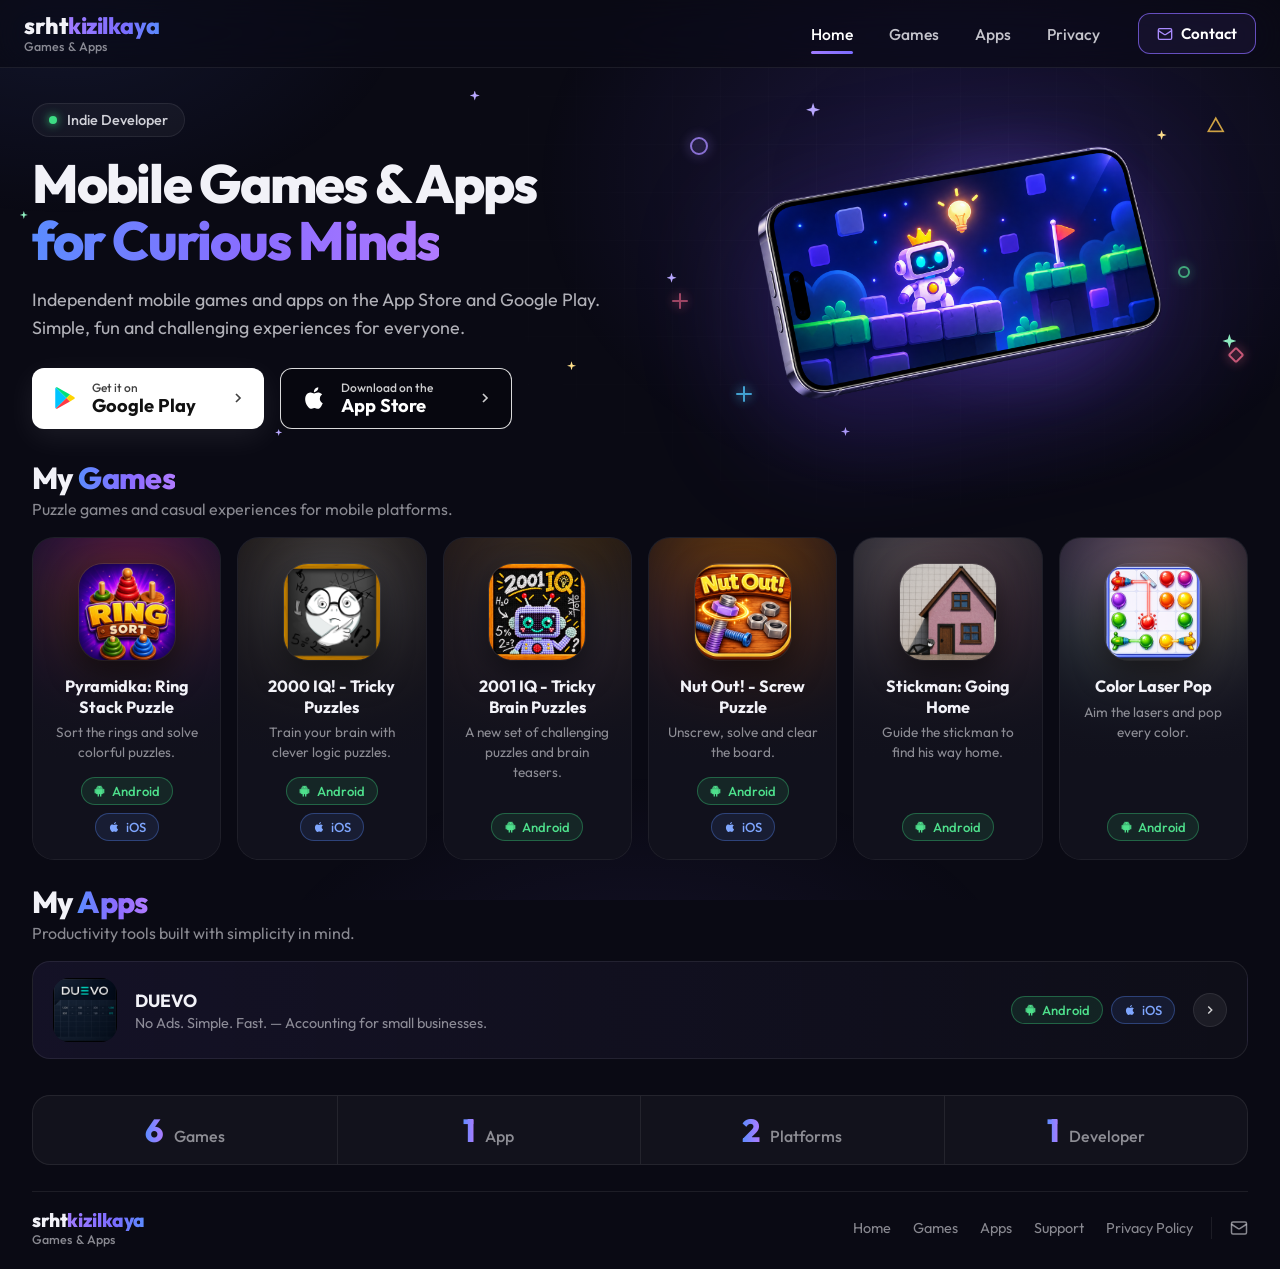
==== index.html @ 42b9d9d9 "Add files via upload" ====
<!DOCTYPE html>
<html lang="en">
<head>
  <meta charset="UTF-8">
  <meta name="viewport" content="width=device-width, initial-scale=1.0">
  <title>srhtkizilkaya — Mobile Games & Apps</title>
  <link rel="preconnect" href="https://fonts.googleapis.com">
  <link rel="preconnect" href="https://fonts.gstatic.com" crossorigin>
  <link href="https://fonts.googleapis.com/css2?family=Outfit:wght@400;500;600;700;800;900&display=swap" rel="stylesheet">
  <link rel="stylesheet" href="style.css">
</head>
<body class="home">

<nav>
  <a class="nav-brand" href="index.html">
    <span class="brand-name">srht<span class="brand-accent">kizilkaya</span></span>
    <span class="nav-sub">Games &amp; Apps</span>
  </a>
  <ul class="nav-links">
    <li><a class="active" href="index.html">Home</a></li>
    <li><a href="#games">Games</a></li>
    <li><a href="#apps">Apps</a></li>
    <li><a href="privacy.html">Privacy</a></li>
  </ul>
  <a class="nav-contact-btn" href="support.html">
    <svg width="16" height="16" fill="none" stroke="currentColor" stroke-width="2" viewBox="0 0 24 24"><rect x="2" y="4" width="20" height="16" rx="2"/><path d="m22 7-8.97 5.7a1.94 1.94 0 0 1-2.06 0L2 7"/></svg>
    Contact
  </a>
</nav>

<main class="wrap">

  <section class="hero">
    <span class="spark sp6"></span><span class="spark sp7"></span><span class="spark sp8"></span><span class="spark sp9"></span>
    <div class="hero-content">
      <div class="hero-badge"><span class="hero-badge-dot"></span>Indie Developer</div>
      <h1 class="hero-title">Mobile Games &amp; Apps<br><span class="hero-title-accent">for Curious Minds</span></h1>
      <p class="hero-desc">Independent mobile games and apps on the App Store and Google Play.<br>Simple, fun and challenging experiences for everyone.</p>
      <div class="hero-btns">
        <a class="hero-btn hero-btn-light" href="https://play.google.com/store/apps/developer?id=Serhat+KIZILKAYA" target="_blank" rel="noopener">
          <svg width="26" height="26" viewBox="0 0 24 24">
            <path fill="#00C3FF" d="M3.6 2.2 13.4 12l-9.8 9.8c-.4-.3-.6-.8-.6-1.3V3.5c0-.5.2-1 .6-1.3z"/>
            <path fill="#00E07A" d="M3.6 2.2c.4-.3 1-.3 1.5 0L16.6 8.8 13.4 12z"/>
            <path fill="#FF3A44" d="M3.6 21.8 13.4 12l3.2 3.2-11.5 6.6c-.5.3-1.1.3-1.5 0z"/>
            <path fill="#FFD400" d="m16.6 8.8 3.8 2.2c.8.5.8 1.5 0 2l-3.8 2.2-3.2-3.2z"/>
          </svg>
          <span class="hero-btn-text"><span class="hero-btn-sub">Get it on</span><span class="hero-btn-main">Google Play</span></span>
          <svg class="chev" width="16" height="16" fill="none" stroke="currentColor" stroke-width="2.5" viewBox="0 0 24 24"><path d="m9 6 6 6-6 6"/></svg>
        </a>
        <a class="hero-btn hero-btn-dark" href="https://apps.apple.com/tr/developer/serhat-kizilkaya/id1548759397" target="_blank" rel="noopener">
          <svg width="26" height="26" viewBox="0 0 24 24" fill="currentColor"><path d="M18.71 19.5c-.83 1.24-1.71 2.45-3.05 2.47-1.34.03-1.77-.79-3.29-.79-1.53 0-2 .77-3.27.82-1.31.05-2.3-1.32-3.14-2.53C4.25 17 2.94 12.45 4.7 9.39c.87-1.52 2.43-2.48 4.12-2.51 1.28-.02 2.5.87 3.29.87.78 0 2.26-1.07 3.8-.91.65.03 2.47.26 3.64 1.98-.09.06-2.17 1.28-2.15 3.81.03 3.02 2.65 4.03 2.68 4.04-.03.07-.42 1.44-1.38 2.83M13 3.5c.73-.83 1.94-1.46 2.94-1.5.13 1.17-.34 2.35-1.04 3.19-.69.85-1.83 1.51-2.95 1.42-.15-1.15.41-2.35 1.05-3.11z"/></svg>
          <span class="hero-btn-text"><span class="hero-btn-sub">Download on the</span><span class="hero-btn-main">App Store</span></span>
          <svg class="chev" width="16" height="16" fill="none" stroke="currentColor" stroke-width="2.5" viewBox="0 0 24 24"><path d="m9 6 6 6-6 6"/></svg>
        </a>
      </div>
    </div>

    <div class="hero-visual">
      <div class="hero-glow"></div>
      <span class="geo geo-ring g1"></span>
      <span class="geo geo-plus g2"></span>
      <span class="geo geo-tri g3"></span>
      <span class="geo geo-diamond g4"></span>
      <span class="geo geo-ring g5"></span>
      <span class="geo geo-plus g6"></span>
      <span class="spark sp1"></span><span class="spark sp2"></span><span class="spark sp3"></span><span class="spark sp4"></span><span class="spark sp5"></span>
      <img src="heroImage.png" alt="Game preview" class="hero-img">
    </div>
  </section>

  <section id="games" class="block">
    <div class="block-head">
      <div>
        <h2 class="block-title">My <span class="accent-text">Games</span></h2>
        <p class="block-sub">Puzzle games and casual experiences for mobile platforms.</p>
      </div>
    </div>

    <div class="cards">
      <a class="card" href="pyramidka.html" style="--img:url('pyramidka_logo.png')">
        <span class="card-glow"></span>
        <img src="pyramidka_logo.png" alt="Pyramidka">
        <h3>Pyramidka: Ring Stack Puzzle</h3>
        <p>Sort the rings and solve colorful puzzles.</p>
        <div class="pills"><span class="pill pill-android">Android</span><span class="pill pill-ios">iOS</span></div>
      </a>
      <a class="card" href="2000iq.html" style="--img:url('2000iq_logo.png')">
        <span class="card-glow"></span>
        <img src="2000iq_logo.png" alt="2000 IQ">
        <h3>2000 IQ! - Tricky Puzzles</h3>
        <p>Train your brain with clever logic puzzles.</p>
        <div class="pills"><span class="pill pill-android">Android</span><span class="pill pill-ios">iOS</span></div>
      </a>
      <a class="card" href="2001iq.html" style="--img:url('2001iq_logo.png')">
        <span class="card-glow"></span>
        <img src="2001iq_logo.png" alt="2001 IQ">
        <h3>2001 IQ - Tricky Brain Puzzles</h3>
        <p>A new set of challenging puzzles and brain teasers.</p>
        <div class="pills"><span class="pill pill-android">Android</span></div>
      </a>
      <a class="card" href="nutout.html" style="--img:url('logo1024.png')">
        <span class="card-glow"></span>
        <img src="logo1024.png" alt="Nut Out">
        <h3>Nut Out! - Screw Puzzle</h3>
        <p>Unscrew, solve and clear the board.</p>
        <div class="pills"><span class="pill pill-android">Android</span><span class="pill pill-ios">iOS</span></div>
      </a>
      <a class="card" href="sgh.html" style="--img:url('sghLogo.png')">
        <span class="card-glow"></span>
        <img src="sghLogo.png" alt="Stickman Going Home">
        <h3>Stickman: Going Home</h3>
        <p>Guide the stickman to find his way home.</p>
        <div class="pills"><span class="pill pill-android">Android</span></div>
      </a>
      <a class="card" href="colorlaserpop.html" style="--img:url('colorlaserLogo.png')">
        <span class="card-glow"></span>
        <img src="colorlaserLogo.png" alt="Color Laser Pop">
        <h3>Color Laser Pop</h3>
        <p>Aim the lasers and pop every color.</p>
        <div class="pills"><span class="pill pill-android">Android</span></div>
      </a>
    </div>
  </section>

  <section id="apps" class="block">
    <div class="block-head">
      <div>
        <h2 class="block-title">My <span class="accent-text">Apps</span></h2>
        <p class="block-sub">Productivity tools built with simplicity in mind.</p>
      </div>
    </div>
    <a class="app-card" href="duevo.html">
      <img src="duevonewlogo.png" alt="DUEVO">
      <div class="app-card-body">
        <h3>DUEVO</h3>
        <p>No Ads. Simple. Fast. — Accounting for small businesses.</p>
      </div>
      <div class="pills"><span class="pill pill-android">Android</span><span class="pill pill-ios">iOS</span></div>
      <span class="card-arrow static"><svg width="14" height="14" fill="none" stroke="currentColor" stroke-width="2.5" viewBox="0 0 24 24"><path d="m9 6 6 6-6 6"/></svg></span>
    </a>
  </section>

  <section class="stats">
    <div class="stat"><span class="stat-num">6</span><span class="stat-label">Games</span></div>
    <div class="stat"><span class="stat-num">1</span><span class="stat-label">App</span></div>
    <div class="stat"><span class="stat-num">2</span><span class="stat-label">Platforms</span></div>
    <div class="stat"><span class="stat-num">1</span><span class="stat-label">Developer</span></div>
  </section>

</main>

<footer>
  <div class="footer-inner">
    <a class="nav-brand" href="index.html">
      <span class="brand-name">srht<span class="brand-accent">kizilkaya</span></span>
      <span class="nav-sub">Games &amp; Apps</span>
    </a>
    <div class="footer-right">
      <div class="footer-links">
        <a href="index.html">Home</a>
        <a href="#games">Games</a>
        <a href="#apps">Apps</a>
        <a href="support.html">Support</a>
        <a href="privacy.html">Privacy Policy</a>
      </div>
      <span class="footer-sep"></span>
      <a class="footer-icon" href="mailto:fourtypolesstudio@gmail.com" aria-label="Email">
        <svg width="18" height="18" fill="none" stroke="currentColor" stroke-width="2" viewBox="0 0 24 24"><rect x="2" y="4" width="20" height="16" rx="2"/><path d="m22 7-8.97 5.7a1.94 1.94 0 0 1-2.06 0L2 7"/></svg>
      </a>
    </div>
  </div>
</footer>

<script>
  document.addEventListener('visibilitychange', () => {
    document.documentElement.classList.toggle('paused', document.hidden);
  });
</script>

</body>
</html>
---- style.css ----
/* ─── Tokens ─────────────────────────────────────────────── */
:root {
  --bg:            #0a0a14;
  --surface:       rgba(255,255,255,0.035);
  --surface-hover: rgba(255,255,255,0.065);
  --surface2:      rgba(255,255,255,0.06);
  --border:        rgba(255,255,255,0.08);
  --border-hover:  rgba(255,255,255,0.18);
  --text:          #f2f2f8;
  --text-muted:    rgba(242,242,248,0.55);
  --accent:        #8b6cff;
  --accent-light:  #a98bff;
  --accent-blue:   #5b8cff;
  --accent2:       #3ddc84;
  --accent2-light: #6ee7a8;
  --radius:        18px;
  --radius-sm:     12px;
  --nav-h:         68px;
  --maxw:          1360px;
}

*, *::before, *::after { box-sizing: border-box; margin: 0; padding: 0; }
html { scroll-behavior: smooth; }

body {
  font-family: 'Outfit', -apple-system, BlinkMacSystemFont, 'Segoe UI', system-ui, sans-serif;
  background: var(--bg);
  color: var(--text);
  min-height: 100vh;
  overflow-x: hidden;
  display: flex;
  flex-direction: column;
}

body::before {
  content: '';
  position: fixed;
  inset: 0;
  background:
    radial-gradient(ellipse 55% 60% at 75% 20%, rgba(110,80,255,0.18) 0%, transparent 60%),
    radial-gradient(ellipse 45% 40% at 5% 0%, rgba(90,120,255,0.10) 0%, transparent 60%),
    radial-gradient(ellipse 50% 40% at 50% 110%, rgba(139,108,255,0.08) 0%, transparent 60%);
  pointer-events: none;
  z-index: 0;
}

body::after {
  content: '';
  position: fixed;
  inset: 0;
  background-image:
    linear-gradient(rgba(255,255,255,0.018) 1px, transparent 1px),
    linear-gradient(90deg, rgba(255,255,255,0.018) 1px, transparent 1px);
  background-size: 48px 48px;
  mask-image: radial-gradient(ellipse 60% 60% at 70% 25%, #000 0%, transparent 75%);
  -webkit-mask-image: radial-gradient(ellipse 60% 60% at 70% 25%, #000 0%, transparent 75%);
  pointer-events: none;
  z-index: 0;
}

a { color: inherit; }

/* ─── Nav ─────────────────────────────────────────────────── */
nav {
  position: sticky;
  top: 0;
  height: var(--nav-h);
  display: flex;
  align-items: center;
  justify-content: space-between;
  gap: 24px;
  padding: 0 max(24px, calc((100vw - var(--maxw)) / 2 + 32px));
  background: rgba(10,10,20,0.72);
  backdrop-filter: blur(20px) saturate(160%);
  -webkit-backdrop-filter: blur(20px) saturate(160%);
  border-bottom: 1px solid var(--border);
  z-index: 100;
}

.nav-brand {
  display: flex;
  flex-direction: column;
  text-decoration: none;
  line-height: 1.1;
  font-size: 1.45rem;
  font-weight: 800;
  letter-spacing: -0.02em;
  color: var(--text);
}

.brand-name { font-size: 1.45rem; font-weight: 800; }

.brand-accent {
  background: linear-gradient(90deg, #a07bff 0%, #7b6cff 60%, #5b8cff 100%);
  -webkit-background-clip: text;
  background-clip: text;
  -webkit-text-fill-color: transparent;
}

.nav-sub {
  font-size: 0.78rem;
  font-weight: 500;
  color: var(--text-muted);
  letter-spacing: 0.01em;
  margin-top: 2px;
}

.nav-links {
  display: flex;
  align-items: center;
  gap: 8px;
  list-style: none;
  margin-left: auto;
}

.nav-links a {
  position: relative;
  display: block;
  color: rgba(242,242,248,0.8);
  text-decoration: none;
  font-size: 0.98rem;
  font-weight: 500;
  padding: 8px 14px;
  transition: color 0.2s;
}

.nav-links a:hover, .nav-links a.active { color: #fff; }

.nav-links a.active::after {
  content: '';
  position: absolute;
  left: 14px; right: 14px; bottom: -2px;
  height: 3px;
  border-radius: 3px;
  background: linear-gradient(90deg, #a07bff, #7b6cff);
}

.nav-contact-btn {
  display: inline-flex;
  align-items: center;
  gap: 8px;
  padding: 10px 18px;
  font-size: 0.95rem;
  font-weight: 600;
  color: #fff;
  border: 1.5px solid rgba(139,108,255,0.7);
  background: rgba(139,108,255,0.08);
  border-radius: 12px;
  text-decoration: none;
  white-space: nowrap;
  transition: background 0.2s, box-shadow 0.2s, transform 0.15s;
}

.nav-contact-btn svg { color: var(--accent-light); }

.nav-contact-btn:hover {
  background: rgba(139,108,255,0.18);
  box-shadow: 0 0 24px rgba(139,108,255,0.3);
  transform: translateY(-1px);
}

/* ─── Home layout ────────────────────────────────────────── */
.wrap {
  position: relative;
  z-index: 1;
  width: 100%;
  max-width: var(--maxw);
  margin: 0 auto;
  padding: 0 32px;
  flex: 1;
}

/* ─── Hero ────────────────────────────────────────────────── */
.hero {
  position: relative;
  display: grid;
  grid-template-columns: 1.05fr 1fr;
  align-items: center;
  gap: 24px;
  padding: 28px 0 8px;
}

.hero-badge {
  display: inline-flex;
  align-items: center;
  gap: 10px;
  padding: 7px 16px;
  background: rgba(255,255,255,0.04);
  border: 1px solid var(--border);
  border-radius: 999px;
  font-size: 0.9rem;
  font-weight: 500;
  color: rgba(242,242,248,0.85);
  margin-bottom: 18px;
}

.hero-badge-dot {
  width: 8px; height: 8px;
  border-radius: 50%;
  background: var(--accent2);
  box-shadow: 0 0 10px var(--accent2);
  animation: pulse 2s ease-in-out infinite;
}

@keyframes pulse {
  0%, 100% { opacity: 1; }
  50% { opacity: 0.45; }
}

.hero-title {
  font-size: clamp(2.4rem, 4.2vw, 4rem);
  font-weight: 800;
  letter-spacing: -0.035em;
  line-height: 1.05;
  margin-bottom: 18px;
}

.hero-title-accent,
.accent-text {
  background: linear-gradient(90deg, #5b8cff 0%, #8b6cff 55%, #b07bff 100%);
  -webkit-background-clip: text;
  background-clip: text;
  -webkit-text-fill-color: transparent;
}

.hero-desc {
  font-size: 1.12rem;
  color: rgba(242,242,248,0.72);
  line-height: 1.55;
  margin-bottom: 26px;
}

.hero-btns { display: flex; gap: 16px; flex-wrap: wrap; }

.hero-btn {
  display: flex;
  align-items: center;
  gap: 14px;
  min-width: 232px;
  padding: 12px 18px 12px 20px;
  border-radius: 12px;
  text-decoration: none;
  transition: transform 0.2s, box-shadow 0.2s, background 0.2s;
}

.hero-btn:hover { transform: translateY(-2px); }

.hero-btn-text { display: flex; flex-direction: column; line-height: 1.15; }
.hero-btn-sub  { font-size: 0.75rem; font-weight: 500; opacity: 0.8; }
.hero-btn-main { font-size: 1.15rem; font-weight: 700; }
.hero-btn .chev { margin-left: auto; opacity: 0.8; }

.hero-btn-light {
  background: #fff;
  color: #111;
  box-shadow: 0 8px 30px rgba(255,255,255,0.08);
}

.hero-btn-light:hover { box-shadow: 0 12px 36px rgba(255,255,255,0.16); }

.hero-btn-dark {
  background: rgba(0,0,0,0.25);
  color: #fff;
  border: 1.5px solid rgba(255,255,255,0.85);
}

.hero-btn-dark:hover { background: rgba(255,255,255,0.06); }

/* ─── Hero visual ────────────────────────────────────────── */
.hero-visual {
  position: relative;
  display: flex;
  align-items: center;
  justify-content: center;
  min-height: 340px;
  padding: 0 70px;
}

.hero-img {
  position: relative;
  z-index: 2;
  width: 100%;
  max-width: 620px;
  max-height: 400px;
  object-fit: contain;
  filter: drop-shadow(0 30px 60px rgba(80,50,200,0.35));
}

.hero-glow {
  position: absolute;
  width: 70%; height: 80%;
  right: 5%; top: 10%;
  background: radial-gradient(circle, rgba(120,90,255,0.35) 0%, transparent 65%);
  filter: blur(20px);
  z-index: 0;
}

.geo {
  position: absolute;
  z-index: 1;
  color: #a98bff;
  filter: drop-shadow(0 0 6px currentColor);
  opacity: 0.8;
  animation: drift 8s ease-in-out infinite;
}

@keyframes drift {
  0%, 100% { translate: 0 0; }
  50%      { translate: 0 -6px; }
}

.geo-ring { width: 18px; height: 18px; border: 2px solid currentColor; border-radius: 50%; }

.geo-plus { width: 16px; height: 16px; }
.geo-plus::before, .geo-plus::after {
  content: ''; position: absolute; background: currentColor; border-radius: 2px;
}
.geo-plus::before { left: 7px; top: 0; width: 2px; height: 16px; }
.geo-plus::after  { top: 7px; left: 0; height: 2px; width: 16px; }

.geo-tri {
  width: 18px; height: 16px;
  background: currentColor;
  clip-path: polygon(50% 0, 100% 100%, 0 100%, 50% 0, 50% 22%, 16% 88%, 84% 88%, 50% 22%);
}

.geo-diamond { width: 12px; height: 12px; border: 2px solid currentColor; rotate: 45deg; border-radius: 2px; }

.g1 { left: 4%;  top: 12%;   color: #a98bff; }
.g2 { left: 12%; bottom: 10%; color: #4fd1ff; animation-delay: -2s; }
.g3 { right: 4%; top: 6%;    color: #ffc94d; animation-delay: -4s; }
.g4 { right: 1%; bottom: 22%; color: #ff6f91; animation-delay: -1s; }
.g5 { right: 10%; top: 50%;  width: 12px; height: 12px; color: #4ee08c; animation-delay: -5s; }
.g6 { left: 1%;  top: 58%;   color: #ff6f91; opacity: 0.6; animation-delay: -3s; }

.spark {
  position: absolute;
  z-index: 1;
  width: 14px; height: 14px;
  background: #b9a8ff;
  clip-path: polygon(50% 0, 62% 38%, 100% 50%, 62% 62%, 50% 100%, 38% 62%, 0 50%, 38% 38%);
  animation: twinkle 3.5s ease-in-out infinite;
}

@keyframes twinkle {
  0%, 100% { opacity: 0.25; transform: scale(0.7); }
  50%      { opacity: 1;    transform: scale(1); }
}

.sp1 { left: 24%; top: 2%; }
.sp2 { left: 0;   top: 52%; width: 10px; height: 10px; animation-delay: -1s; }
.sp3 { right: 14%; top: 10%; width: 10px; height: 10px; background: #ffe08a; animation-delay: -2s; }
.sp4 { right: 2%; top: 70%; background: #8ff0c0; animation-delay: -0.5s; }
.sp5 { left: 30%; bottom: 0; width: 9px; height: 9px; animation-delay: -2.6s; }
.sp6 { left: 36%; top: 6%;  width: 10px; height: 10px; animation-delay: -1.8s; }
.sp7 { left: -1%; top: 38%; width: 8px;  height: 8px;  background: #8ff0c0; animation-delay: -3s; }
.sp8 { left: 44%; top: 78%; width: 9px;  height: 9px;  background: #ffe08a; animation-delay: -0.8s; }
.sp9 { left: 20%; top: 96%; width: 7px;  height: 7px;  animation-delay: -2.2s; }

.paused *, .paused *::before, .paused *::after { animation-play-state: paused !important; }

@media (prefers-reduced-motion: reduce) {
  *, *::before, *::after { animation: none !important; }
}

/* ─── Blocks ─────────────────────────────────────────────── */
.block { padding: 18px 0 8px; scroll-margin-top: calc(var(--nav-h) + 12px); }

.block-head {
  display: flex;
  align-items: flex-end;
  justify-content: space-between;
  gap: 16px;
  margin-bottom: 18px;
}

.block-title {
  font-size: 1.9rem;
  font-weight: 800;
  letter-spacing: -0.02em;
  line-height: 1.1;
}

.block-sub {
  font-size: 1rem;
  color: var(--text-muted);
  margin-top: 4px;
}

.outline-btn {
  display: inline-flex;
  align-items: center;
  gap: 10px;
  padding: 10px 18px;
  border: 1.5px solid rgba(255,255,255,0.8);
  border-radius: 12px;
  text-decoration: none;
  color: #fff;
  font-size: 0.95rem;
  font-weight: 500;
  white-space: nowrap;
  transition: background 0.2s;
}

.outline-btn:hover { background: rgba(255,255,255,0.07); }

/* ─── Game cards ─────────────────────────────────────────── */
.cards {
  display: grid;
  grid-template-columns: repeat(6, minmax(0, 1fr));
  gap: 16px;
}

.card {
  position: relative;
  isolation: isolate;
  display: flex;
  flex-direction: column;
  align-items: center;
  text-align: center;
  padding: 26px 16px 18px;
  background: #11111c;
  border: 1px solid rgba(255,255,255,0.06);
  border-radius: 22px;
  text-decoration: none;
  color: var(--text);
  overflow: hidden;
  transition: transform 0.3s cubic-bezier(.2,.8,.2,1), border-color 0.3s, box-shadow 0.3s;
}

.card-glow {
  position: absolute;
  z-index: -1;
  left: 50%; top: -30px;
  width: 190px; height: 190px;
  translate: -50% 0;
  background: var(--img) center / cover;
  filter: blur(44px) saturate(1.6);
  opacity: 0.45;
  transition: opacity 0.3s;
}

.card::after {
  content: '';
  position: absolute;
  z-index: -1;
  inset: 0;
  background: linear-gradient(180deg, transparent 0%, rgba(17,17,28,0.55) 40%, #11111c 70%);
}

.card:hover {
  transform: translateY(-6px);
  border-color: rgba(255,255,255,0.16);
  box-shadow: 0 24px 50px rgba(0,0,0,0.5);
}

.card:hover .card-glow { opacity: 0.75; }

.card img {
  width: 96px;
  height: 96px;
  border-radius: 24px;
  object-fit: cover;
  margin-bottom: 16px;
  box-shadow: 0 14px 30px rgba(0,0,0,0.5), 0 0 0 1px rgba(255,255,255,0.1);
  transition: transform 0.3s cubic-bezier(.2,.8,.2,1);
}

.card:hover img { transform: scale(1.06) rotate(-2deg); }

.card h3 {
  font-size: 1.02rem;
  font-weight: 700;
  line-height: 1.25;
  margin-bottom: 6px;
}

.card p {
  font-size: 0.85rem;
  color: var(--text-muted);
  line-height: 1.45;
  margin-bottom: 14px;
  flex: 1;
}

.card .pills { justify-content: center; }

.card-arrow {
  position: absolute;
  top: 18px; right: 18px;
  width: 34px; height: 34px;
  display: flex;
  align-items: center;
  justify-content: center;
  border-radius: 50%;
  background: rgba(255,255,255,0.06);
  border: 1px solid var(--border);
  color: rgba(255,255,255,0.8);
  transition: background 0.2s, color 0.2s;
}

.card:hover .card-arrow,
.app-card:hover .card-arrow {
  background: var(--accent);
  border-color: var(--accent);
  color: #fff;
}

.card-arrow.static { position: static; flex-shrink: 0; }

/* ─── Pills ──────────────────────────────────────────────── */
.pills { display: flex; gap: 8px; flex-wrap: wrap; }

.pill {
  display: inline-flex;
  align-items: center;
  gap: 6px;
  padding: 5px 12px;
  border-radius: 999px;
  font-size: 0.82rem;
  font-weight: 500;
}

.pill::before {
  content: '';
  width: 12px; height: 12px;
  background: currentColor;
  -webkit-mask-size: contain;
  mask-size: contain;
  -webkit-mask-repeat: no-repeat;
  mask-repeat: no-repeat;
  -webkit-mask-position: center;
  mask-position: center;
}

.pill-android {
  color: #4ee08c;
  background: rgba(61,220,132,0.1);
  border: 1px solid rgba(61,220,132,0.35);
}

.pill-android::before {
  -webkit-mask-image: url('androidLogo.png');
  mask-image: url('androidLogo.png');
}

.pill-ios {
  color: #7fa6ff;
  background: rgba(91,140,255,0.1);
  border: 1px solid rgba(91,140,255,0.35);
}

.pill-ios::before {
  -webkit-mask-image: url("data:image/svg+xml,%3Csvg xmlns='http://www.w3.org/2000/svg' viewBox='0 0 24 24'%3E%3Cpath d='M18.71 19.5c-.83 1.24-1.71 2.45-3.05 2.47-1.34.03-1.77-.79-3.29-.79-1.53 0-2 .77-3.27.82-1.31.05-2.3-1.32-3.14-2.53C4.25 17 2.94 12.45 4.7 9.39c.87-1.52 2.43-2.48 4.12-2.51 1.28-.02 2.5.87 3.29.87.78 0 2.26-1.07 3.8-.91.65.03 2.47.26 3.64 1.98-.09.06-2.17 1.28-2.15 3.81.03 3.02 2.65 4.03 2.68 4.04-.03.07-.42 1.44-1.38 2.83M13 3.5c.73-.83 1.94-1.46 2.94-1.5.13 1.17-.34 2.35-1.04 3.19-.69.85-1.83 1.51-2.95 1.42-.15-1.15.41-2.35 1.05-3.11z'/%3E%3C/svg%3E");
  mask-image: url("data:image/svg+xml,%3Csvg xmlns='http://www.w3.org/2000/svg' viewBox='0 0 24 24'%3E%3Cpath d='M18.71 19.5c-.83 1.24-1.71 2.45-3.05 2.47-1.34.03-1.77-.79-3.29-.79-1.53 0-2 .77-3.27.82-1.31.05-2.3-1.32-3.14-2.53C4.25 17 2.94 12.45 4.7 9.39c.87-1.52 2.43-2.48 4.12-2.51 1.28-.02 2.5.87 3.29.87.78 0 2.26-1.07 3.8-.91.65.03 2.47.26 3.64 1.98-.09.06-2.17 1.28-2.15 3.81.03 3.02 2.65 4.03 2.68 4.04-.03.07-.42 1.44-1.38 2.83M13 3.5c.73-.83 1.94-1.46 2.94-1.5.13 1.17-.34 2.35-1.04 3.19-.69.85-1.83 1.51-2.95 1.42-.15-1.15.41-2.35 1.05-3.11z'/%3E%3C/svg%3E");
}

/* legacy badges */
.badge { font-size: 0.72rem; font-weight: 600; padding: 4px 10px; border-radius: 999px; }
.badge-ios { color: #7fa6ff; background: rgba(91,140,255,0.1); border: 1px solid rgba(91,140,255,0.35); }
.badge-android { color: #4ee08c; background: rgba(61,220,132,0.1); border: 1px solid rgba(61,220,132,0.35); }

/* ─── App card ───────────────────────────────────────────── */
.app-card {
  display: flex;
  align-items: center;
  gap: 18px;
  padding: 16px 20px;
  background: linear-gradient(90deg, rgba(139,108,255,0.08), rgba(255,255,255,0.02));
  border: 1px solid var(--border);
  border-radius: var(--radius);
  text-decoration: none;
  color: var(--text);
  transition: border-color 0.25s, transform 0.25s;
}

.app-card:hover { border-color: rgba(139,108,255,0.45); transform: translateY(-2px); }

.app-card img { width: 64px; height: 64px; border-radius: 16px; object-fit: cover; }

.app-card-body { flex: 1; }
.app-card-body h3 { font-size: 1.1rem; font-weight: 700; }
.app-card-body p { font-size: 0.9rem; color: var(--text-muted); margin-top: 2px; }

/* ─── Features ───────────────────────────────────────────── */
.features {
  display: grid;
  grid-template-columns: repeat(3, 1fr);
  gap: 24px;
  padding: 26px 0 22px;
}

.feature { display: flex; align-items: center; gap: 20px; }

.feature-icon {
  flex-shrink: 0;
  width: 72px; height: 72px;
  display: flex;
  align-items: center;
  justify-content: center;
  border-radius: 18px;
  border: 1px solid var(--border);
}

.fi-purple { background: rgba(139,108,255,0.12); color: #a98bff; }
.fi-blue   { background: rgba(91,140,255,0.12);  color: #6f9dff; }
.fi-red    { background: rgba(255,90,110,0.10);  color: #ff5f78; }

.feature h4 { font-size: 1.1rem; font-weight: 600; margin-bottom: 4px; }
.feature p  { font-size: 0.92rem; color: var(--text-muted); line-height: 1.45; max-width: 240px; }

/* ─── Stats ──────────────────────────────────────────────── */
.stats {
  display: grid;
  grid-template-columns: repeat(4, 1fr);
  margin: 28px 0 26px;
  border: 1px solid var(--border);
  border-radius: var(--radius);
  background: var(--surface);
  overflow: hidden;
}

.stat {
  display: flex;
  align-items: baseline;
  justify-content: center;
  gap: 10px;
  padding: 18px 12px;
}

.stat + .stat { border-left: 1px solid var(--border); }

.stat-num {
  font-size: 2rem;
  font-weight: 800;
  line-height: 1;
  background: linear-gradient(90deg, #5b8cff, #b07bff);
  -webkit-background-clip: text;
  background-clip: text;
  -webkit-text-fill-color: transparent;
}

.stat-label { font-size: 1rem; color: var(--text-muted); font-weight: 500; }

@media (max-width: 640px) {
  .stats { grid-template-columns: repeat(2, 1fr); }
  .stat:nth-child(3) { border-left: none; }
  .stat:nth-child(n+3) { border-top: 1px solid var(--border); }
}

/* ─── Footer ─────────────────────────────────────────────── */
footer {
  position: relative;
  z-index: 1;
  width: 100%;
  max-width: var(--maxw);
  margin: 0 auto;
  padding: 0 32px;
  color: var(--text-muted);
  font-size: 0.85rem;
  text-align: center;
}

footer > p {
  padding: 22px 0;
  border-top: 1px solid var(--border);
}

footer a { color: var(--text-muted); text-decoration: none; transition: color 0.2s; }
footer a:hover { color: var(--text); }

.footer-inner {
  display: flex;
  align-items: center;
  justify-content: space-between;
  gap: 20px;
  flex-wrap: wrap;
  padding: 18px 0 22px;
  border-top: 1px solid var(--border);
  text-align: left;
}

.footer-inner .nav-brand,
.footer-inner .brand-name { font-size: 1.2rem; color: var(--text); }

.footer-right { display: flex; align-items: center; gap: 18px; }
.footer-links { display: flex; gap: 22px; flex-wrap: wrap; }
.footer-links a { font-size: 0.9rem; }
.footer-sep { width: 1px; height: 22px; background: var(--border); }
.footer-icon { display: flex; }

/* ─── Game / App detail page ─────────────────────────────── */
.game-page {
  position: relative;
  z-index: 1;
  flex: 1;
  display: flex;
  flex-direction: column;
  align-items: center;
  text-align: center;
  padding: 56px 24px 80px;
}

.back-link {
  display: inline-flex;
  align-items: center;
  gap: 8px;
  color: var(--text-muted);
  text-decoration: none;
  font-size: 0.92rem;
  font-weight: 500;
  margin-bottom: 40px;
  padding: 9px 18px;
  border-radius: 12px;
  border: 1px solid var(--border);
  background: var(--surface);
  transition: color 0.2s, border-color 0.2s;
}

.back-link:hover { color: var(--text); border-color: var(--border-hover); }

.game-icon {
  width: 128px;
  height: 128px;
  border-radius: 28px;
  object-fit: cover;
  box-shadow: 0 20px 60px rgba(80,50,200,0.35), 0 0 0 1px rgba(255,255,255,0.08);
  margin-bottom: 24px;
}

.game-page h1 {
  font-size: clamp(1.8rem, 3.2vw, 2.6rem);
  font-weight: 800;
  letter-spacing: -0.03em;
  margin-bottom: 10px;
}

.tagline { color: var(--text-muted); font-size: 1.1rem; margin-bottom: 32px; }
.store-btn-only { color: var(--text-muted); font-size: 0.85rem; }

.store-buttons {
  display: flex;
  flex-direction: column;
  gap: 12px;
  width: 260px;
}

.store-btn {
  display: flex;
  align-items: center;
  justify-content: center;
  gap: 10px;
  padding: 14px 20px;
  border-radius: 12px;
  text-decoration: none;
  font-size: 0.98rem;
  font-weight: 600;
  white-space: nowrap;
  transition: transform 0.2s, box-shadow 0.2s, background 0.2s;
}

.store-btn:hover { transform: translateY(-2px); }

.store-btn-ios {
  background: rgba(0,0,0,0.25);
  color: #fff;
  border: 1.5px solid rgba(255,255,255,0.85);
}

.store-btn-ios:hover { background: rgba(255,255,255,0.06); }

.store-btn-android {
  background: rgba(61,220,132,0.1);
  color: #fff;
  border: 1.5px solid rgba(61,220,132,0.55);
}

.store-btn-android:hover { box-shadow: 0 8px 28px rgba(61,220,132,0.2); }

/* ─── Text pages (privacy / support / delete) ────────────── */
.privacy-page,
.support-page,
.delete-page {
  position: relative;
  z-index: 1;
  flex: 1;
  width: 100%;
  max-width: 780px;
  margin: 0 auto;
  padding: 56px 24px 80px;
}

.privacy-page h1,
.support-page h1,
.delete-page h1 {
  font-size: clamp(2rem, 4vw, 2.8rem);
  font-weight: 800;
  letter-spacing: -0.03em;
  margin-bottom: 8px;
}

.last-updated {
  display: inline-block;
  color: var(--accent-light);
  font-size: 0.85rem;
  font-weight: 500;
  padding: 4px 12px;
  border-radius: 999px;
  background: rgba(139,108,255,0.1);
  border: 1px solid rgba(139,108,255,0.25);
  margin-bottom: 28px;
}

.intro {
  color: rgba(242,242,248,0.8);
  line-height: 1.75;
  margin-bottom: 32px;
  padding: 22px 24px;
  background: linear-gradient(90deg, rgba(139,108,255,0.08), rgba(255,255,255,0.02));
  border: 1px solid rgba(139,108,255,0.22);
  border-radius: var(--radius);
}

.policy-section {
  padding: 26px 28px;
  margin-bottom: 16px;
  background: var(--surface);
  border: 1px solid var(--border);
  border-radius: var(--radius);
}

.policy-section h2 {
  font-size: 1.15rem;
  font-weight: 700;
  margin-bottom: 12px;
  letter-spacing: -0.01em;
}

.policy-section p,
.policy-section ul,
.policy-section ol {
  color: rgba(242,242,248,0.72);
  line-height: 1.75;
  font-size: 0.97rem;
}

.policy-section p + p { margin-top: 10px; }
.policy-section ul, .policy-section ol { padding-left: 22px; margin: 10px 0; }
.policy-section li { margin-bottom: 4px; }
.policy-section li::marker { color: var(--accent-light); }
.policy-section strong { color: var(--text); }

.service-card {
  background: rgba(255,255,255,0.025);
  border: 1px solid var(--border);
  border-radius: var(--radius-sm);
  padding: 16px 18px;
  margin: 12px 0;
  transition: border-color 0.2s;
}

.service-card:hover { border-color: var(--border-hover); }
.service-name { font-weight: 700; font-size: 1rem; margin-bottom: 6px; }
.service-desc { color: var(--text-muted); font-size: 0.92rem; line-height: 1.6; margin-bottom: 8px; }
.service-link { font-size: 0.88rem; color: var(--accent-light); text-decoration: none; font-weight: 500; }
.service-link:hover { text-decoration: underline; }

.email-btn {
  display: inline-flex;
  align-items: center;
  gap: 8px;
  padding: 12px 20px;
  margin-top: 12px;
  background: rgba(139,108,255,0.12);
  border: 1px solid rgba(139,108,255,0.4);
  border-radius: 12px;
  color: #fff;
  text-decoration: none;
  font-size: 0.95rem;
  font-weight: 500;
  transition: background 0.2s;
}

.email-btn:hover { background: rgba(139,108,255,0.22); }

/* ─── Support page ───────────────────────────────────────── */
.page-header { margin-bottom: 32px; }
.page-sub { color: var(--text-muted); font-size: 1.1rem; line-height: 1.6; }

.support-block {
  display: flex;
  gap: 20px;
  padding: 26px;
  background: var(--surface);
  border: 1px solid var(--border);
  border-radius: var(--radius);
  margin-bottom: 16px;
}

.support-block-highlight {
  border-color: rgba(139,108,255,0.3);
  background: linear-gradient(90deg, rgba(139,108,255,0.1), rgba(255,255,255,0.02));
}

.support-block-icon {
  flex-shrink: 0;
  width: 56px; height: 56px;
  display: flex;
  align-items: center;
  justify-content: center;
  background: rgba(139,108,255,0.12);
  border: 1px solid rgba(139,108,255,0.25);
  border-radius: 16px;
  color: var(--accent-light);
}

.support-block-icon--green { background: rgba(61,220,132,0.1); border-color: rgba(61,220,132,0.25); color: #4ee08c; }
.support-block-icon--red   { background: rgba(255,90,110,0.1); border-color: rgba(255,90,110,0.25); color: #ff6f85; }

.support-block-body { flex: 1; min-width: 0; }
.support-block-body h3 { font-size: 1.15rem; font-weight: 700; margin-bottom: 6px; }
.support-block-body p { color: var(--text-muted); font-size: 0.97rem; line-height: 1.6; margin-bottom: 16px; }

.support-email-btn,
.support-link-btn {
  display: inline-flex;
  align-items: center;
  gap: 10px;
  padding: 11px 18px;
  border-radius: 12px;
  text-decoration: none;
  font-size: 0.95rem;
  font-weight: 600;
  transition: background 0.2s, transform 0.15s;
}

.support-email-btn { background: #fff; color: #111; }
.support-email-btn:hover { transform: translateY(-1px); background: #ececf5; }

.support-link-btn { color: #fff; border: 1.5px solid rgba(255,255,255,0.6); }
.support-link-btn:hover { background: rgba(255,255,255,0.06); }

.support-game-list {
  display: grid;
  grid-template-columns: repeat(2, minmax(0, 1fr));
  gap: 10px;
}

.support-game-item {
  display: flex;
  align-items: center;
  gap: 12px;
  padding: 10px 12px;
  background: rgba(255,255,255,0.025);
  border: 1px solid var(--border);
  border-radius: 12px;
  text-decoration: none;
  color: var(--text);
  font-size: 0.92rem;
  font-weight: 500;
  transition: border-color 0.2s, background 0.2s;
}

.support-game-item:hover { border-color: rgba(139,108,255,0.45); background: rgba(139,108,255,0.06); }
.support-game-item img { width: 40px; height: 40px; border-radius: 10px; object-fit: cover; flex-shrink: 0; }

/* ─── Responsive ─────────────────────────────────────────── */
@media (max-width: 1200px) {
  .cards { grid-template-columns: repeat(3, minmax(0, 1fr)); }
}

@media (max-width: 900px) {
  .hero { grid-template-columns: 1fr; text-align: center; padding-top: 24px; }
  .hero-btns { justify-content: center; }
  .hero-visual { justify-content: center; min-height: 0; }
  .g5, .g6, .sp2, .sp4 { display: none; }
  .features { grid-template-columns: 1fr; }
  .block-head .outline-btn { display: none; }
}

@media (max-width: 640px) {
  nav { padding: 0 16px; gap: 12px; }
  .nav-links { display: none; }
  .nav-brand, .brand-name { font-size: 1.2rem; }
  .wrap, footer { padding: 0 16px; }
  .sp6, .sp7, .sp8, .sp9 { display: none; }
  .hero-btns { gap: 10px; }
  .hero-btn { min-width: 0; gap: 10px; padding: 8px 12px; border-radius: 10px; }
  .hero-btn > svg:first-child { width: 20px; height: 20px; }
  .hero-btn .chev { display: none; }
  .hero-btn-sub { font-size: 0.62rem; }
  .hero-btn-main { font-size: 0.95rem; }
  .cards { grid-template-columns: repeat(2, minmax(0, 1fr)); gap: 12px; }
  .card { padding: 16px 14px; }
  .card img { width: 72px; height: 72px; border-radius: 16px; }
  .card h3 { font-size: 0.95rem; }
  .card-arrow { width: 28px; height: 28px; top: 14px; right: 14px; }
  .app-card .pills { display: none; }
  .footer-inner, .footer-right { flex-direction: column; align-items: flex-start; }
  .footer-sep { display: none; }
  .support-block { flex-direction: column; padding: 20px; }
  .support-game-list { grid-template-columns: 1fr; }
  .policy-section { padding: 20px; }
}
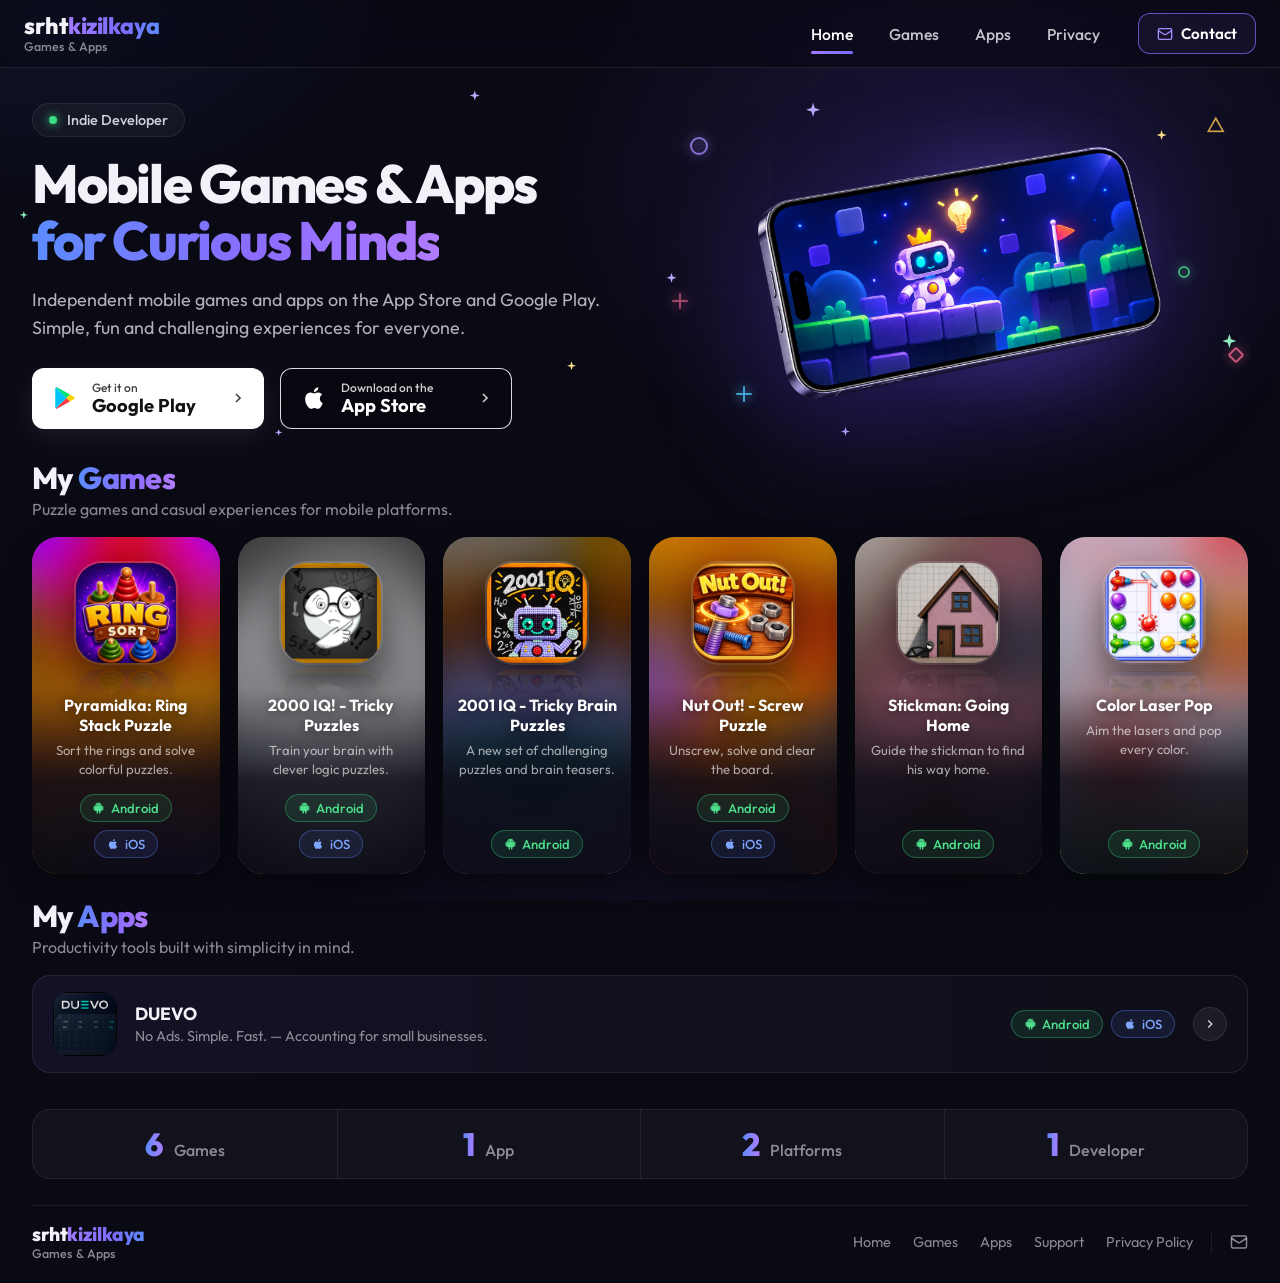
==== commit 95e7bd70: "Add files via upload" ====
--- a/index.html
+++ b/index.html
@@ -175,6 +175,26 @@
   document.addEventListener('visibilitychange', () => {
     document.documentElement.classList.toggle('paused', document.hidden);
   });
+
+  if (matchMedia('(hover: hover) and (prefers-reduced-motion: no-preference)').matches) {
+    document.querySelectorAll('.card').forEach(card => {
+      card.addEventListener('pointermove', e => {
+        const r = card.getBoundingClientRect();
+        const x = (e.clientX - r.left) / r.width;
+        const y = (e.clientY - r.top) / r.height;
+        card.classList.add('tilting');
+        card.style.setProperty('--ry', ((x - 0.5) * 16) + 'deg');
+        card.style.setProperty('--rx', ((0.5 - y) * 16) + 'deg');
+        card.style.setProperty('--mx', (x * 100) + '%');
+        card.style.setProperty('--my', (y * 100) + '%');
+      });
+      card.addEventListener('pointerleave', () => {
+        card.classList.remove('tilting');
+        card.style.setProperty('--rx', '0deg');
+        card.style.setProperty('--ry', '0deg');
+      });
+    });
+  }
 </script>
 
 </body>
--- a/style.css
+++ b/style.css
@@ -408,36 +408,39 @@
 .cards {
   display: grid;
   grid-template-columns: repeat(6, minmax(0, 1fr));
-  gap: 16px;
+  gap: 18px;
+  perspective: 900px;
 }
 
 .card {
+  --rx: 0deg; --ry: 0deg; --mx: 50%; --my: 30%;
   position: relative;
   isolation: isolate;
   display: flex;
   flex-direction: column;
   align-items: center;
   text-align: center;
-  padding: 26px 16px 18px;
-  background: #11111c;
-  border: 1px solid rgba(255,255,255,0.06);
-  border-radius: 22px;
-  text-decoration: none;
-  color: var(--text);
+  padding: 26px 14px 16px;
+  border-radius: 26px;
+  text-decoration: none;
+  color: #fff;
   overflow: hidden;
-  transition: transform 0.3s cubic-bezier(.2,.8,.2,1), border-color 0.3s, box-shadow 0.3s;
-}
+  background: #14121f;
+  box-shadow: 0 12px 30px rgba(0,0,0,0.45), inset 0 0 0 1px rgba(255,255,255,0.10);
+  transform: rotateX(var(--rx)) rotateY(var(--ry));
+  transform-style: preserve-3d;
+  transition: transform 0.5s cubic-bezier(.2,.8,.2,1), box-shadow 0.4s;
+}
+
+.card.tilting { transition: transform 0.08s linear, box-shadow 0.4s; }
 
 .card-glow {
   position: absolute;
-  z-index: -1;
-  left: 50%; top: -30px;
-  width: 190px; height: 190px;
-  translate: -50% 0;
+  z-index: -2;
+  inset: -30%;
   background: var(--img) center / cover;
-  filter: blur(44px) saturate(1.6);
-  opacity: 0.45;
-  transition: opacity 0.3s;
+  filter: blur(34px) saturate(1.8) brightness(0.9);
+  opacity: 0.9;
 }
 
 .card::after {
@@ -445,46 +448,66 @@
   position: absolute;
   z-index: -1;
   inset: 0;
-  background: linear-gradient(180deg, transparent 0%, rgba(17,17,28,0.55) 40%, #11111c 70%);
-}
+  background:
+    linear-gradient(180deg, rgba(10,10,20,0) 0%, rgba(10,10,20,0.25) 45%, rgba(10,10,20,0.88) 72%, rgba(10,10,20,0.96) 100%);
+}
+
+.card::before {
+  content: '';
+  position: absolute;
+  z-index: 2;
+  inset: 0;
+  border-radius: inherit;
+  background:
+    radial-gradient(circle at var(--mx) var(--my), rgba(255,255,255,0.28) 0%, transparent 45%),
+    linear-gradient(115deg, transparent 30%, rgba(255,120,220,0.12) 45%, rgba(120,220,255,0.14) 55%, transparent 70%);
+  background-size: 100% 100%, 250% 250%;
+  background-position: 0 0, var(--mx) var(--my);
+  mix-blend-mode: overlay;
+  opacity: 0;
+  pointer-events: none;
+  transition: opacity 0.3s;
+}
+
+.card:hover::before { opacity: 1; }
 
 .card:hover {
-  transform: translateY(-6px);
-  border-color: rgba(255,255,255,0.16);
-  box-shadow: 0 24px 50px rgba(0,0,0,0.5);
-}
-
-.card:hover .card-glow { opacity: 0.75; }
+  box-shadow: 0 28px 60px rgba(0,0,0,0.55), inset 0 0 0 1px rgba(255,255,255,0.22);
+}
 
 .card img {
-  width: 96px;
-  height: 96px;
-  border-radius: 24px;
+  width: 100px;
+  height: 100px;
+  border-radius: 26px;
   object-fit: cover;
-  margin-bottom: 16px;
-  box-shadow: 0 14px 30px rgba(0,0,0,0.5), 0 0 0 1px rgba(255,255,255,0.1);
-  transition: transform 0.3s cubic-bezier(.2,.8,.2,1);
-}
-
-.card:hover img { transform: scale(1.06) rotate(-2deg); }
+  margin-bottom: 18px;
+  box-shadow: 0 16px 34px rgba(0,0,0,0.5), 0 0 0 2px rgba(255,255,255,0.18);
+  -webkit-box-reflect: below 6px linear-gradient(transparent 70%, rgba(255,255,255,0.18));
+  transform: translateZ(40px);
+  transition: transform 0.4s cubic-bezier(.2,.8,.2,1);
+}
+
+.card:hover img { transform: translateZ(60px) scale(1.05); }
 
 .card h3 {
-  font-size: 1.02rem;
+  font-size: 1rem;
   font-weight: 700;
   line-height: 1.25;
+  margin-top: 14px;
   margin-bottom: 6px;
+  text-shadow: 0 2px 10px rgba(0,0,0,0.5);
 }
 
 .card p {
-  font-size: 0.85rem;
-  color: var(--text-muted);
+  font-size: 0.82rem;
+  color: rgba(255,255,255,0.62);
   line-height: 1.45;
   margin-bottom: 14px;
   flex: 1;
 }
 
 .card .pills { justify-content: center; }
-
+.card .pill { backdrop-filter: blur(6px); -webkit-backdrop-filter: blur(6px); }
 .card-arrow {
   position: absolute;
   top: 18px; right: 18px;
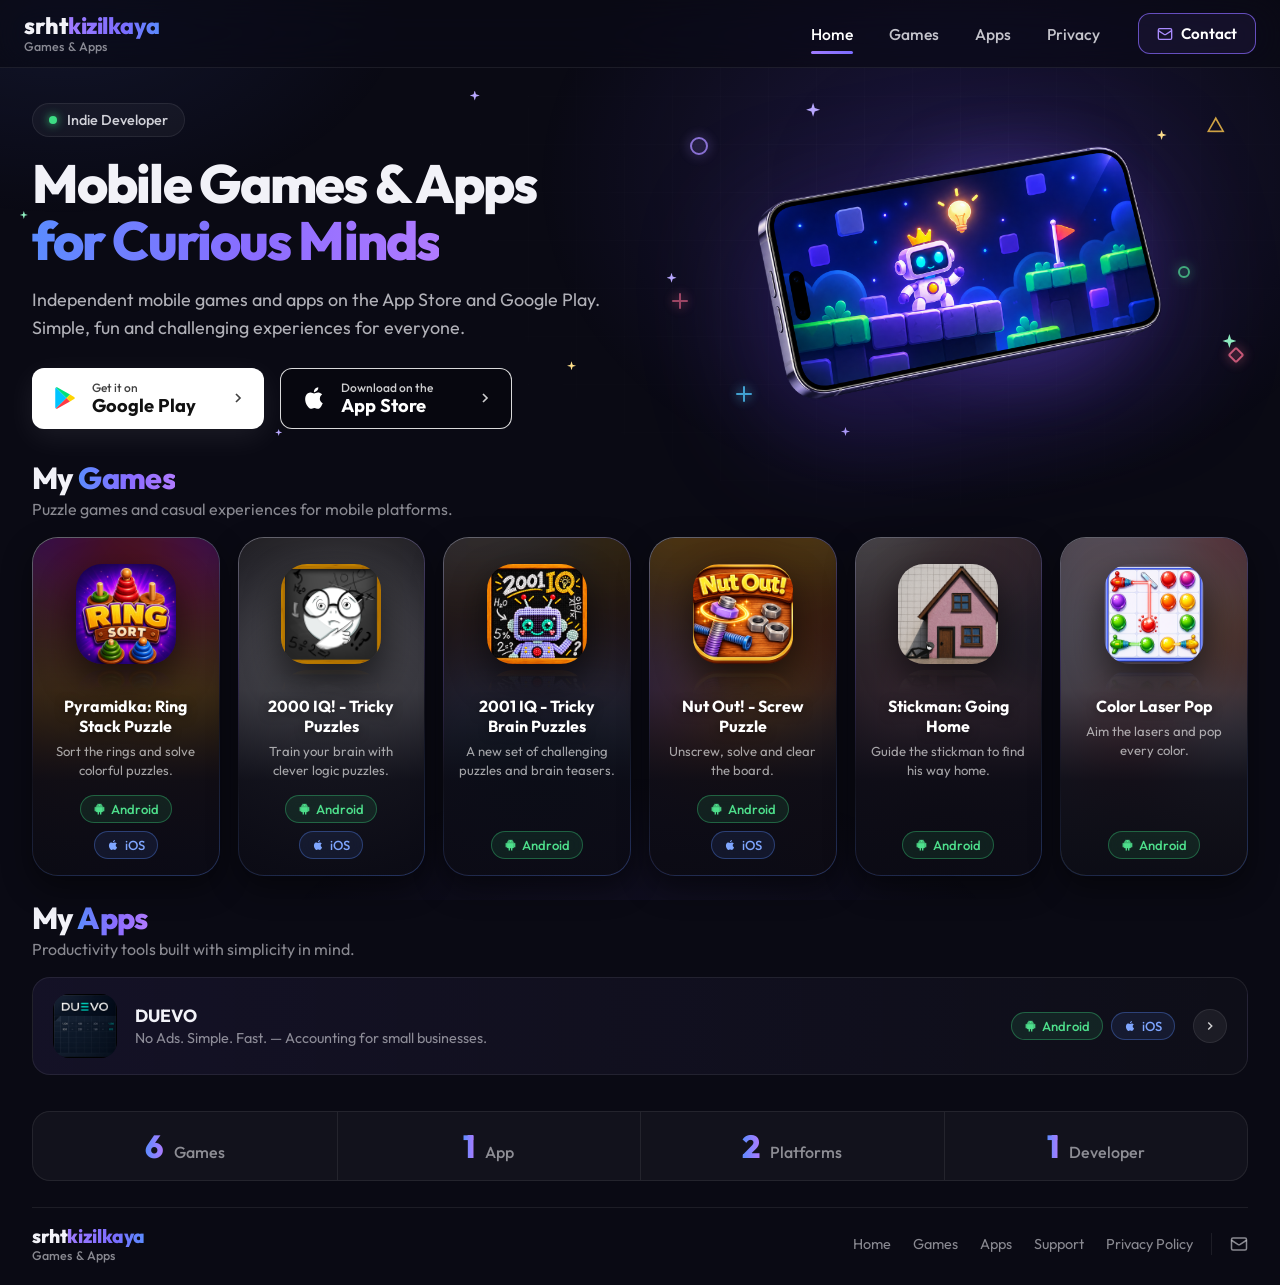
==== commit 10c3f405: "Add files via upload" ====
--- a/index.html
+++ b/index.html
@@ -183,8 +183,8 @@
         const x = (e.clientX - r.left) / r.width;
         const y = (e.clientY - r.top) / r.height;
         card.classList.add('tilting');
-        card.style.setProperty('--ry', ((x - 0.5) * 16) + 'deg');
-        card.style.setProperty('--rx', ((0.5 - y) * 16) + 'deg');
+        card.style.setProperty('--ry', ((x - 0.5) * 10) + 'deg');
+        card.style.setProperty('--rx', ((0.5 - y) * 10) + 'deg');
         card.style.setProperty('--mx', (x * 100) + '%');
         card.style.setProperty('--my', (y * 100) + '%');
       });
--- a/style.css
+++ b/style.css
@@ -425,10 +425,12 @@
   text-decoration: none;
   color: #fff;
   overflow: hidden;
-  background: #14121f;
-  box-shadow: 0 12px 30px rgba(0,0,0,0.45), inset 0 0 0 1px rgba(255,255,255,0.10);
+  border: 1.5px solid transparent;
+  background:
+    linear-gradient(#12101c, #12101c) padding-box,
+    linear-gradient(160deg, rgba(255,255,255,0.38) 0%, rgba(169,139,255,0.30) 30%, rgba(255,255,255,0.04) 60%, rgba(91,140,255,0.32) 100%) border-box;
+  box-shadow: 0 12px 30px rgba(0,0,0,0.45);
   transform: rotateX(var(--rx)) rotateY(var(--ry));
-  transform-style: preserve-3d;
   transition: transform 0.5s cubic-bezier(.2,.8,.2,1), box-shadow 0.4s;
 }
 
@@ -439,8 +441,9 @@
   z-index: -2;
   inset: -30%;
   background: var(--img) center / cover;
-  filter: blur(34px) saturate(1.8) brightness(0.9);
-  opacity: 0.9;
+  filter: blur(40px) saturate(1.15) brightness(0.6);
+  opacity: 0.55;
+  transition: opacity 0.4s;
 }
 
 .card::after {
@@ -455,11 +458,11 @@
 .card::before {
   content: '';
   position: absolute;
-  z-index: 2;
+  z-index: 1;
   inset: 0;
   border-radius: inherit;
   background:
-    radial-gradient(circle at var(--mx) var(--my), rgba(255,255,255,0.28) 0%, transparent 45%),
+    radial-gradient(circle at var(--mx) var(--my), rgba(255,255,255,0.14) 0%, transparent 45%),
     linear-gradient(115deg, transparent 30%, rgba(255,120,220,0.12) 45%, rgba(120,220,255,0.14) 55%, transparent 70%);
   background-size: 100% 100%, 250% 250%;
   background-position: 0 0, var(--mx) var(--my);
@@ -472,8 +475,10 @@
 .card:hover::before { opacity: 1; }
 
 .card:hover {
-  box-shadow: 0 28px 60px rgba(0,0,0,0.55), inset 0 0 0 1px rgba(255,255,255,0.22);
-}
+  box-shadow: 0 28px 60px rgba(0,0,0,0.55), 0 0 24px rgba(139,108,255,0.18);
+}
+
+.card:hover .card-glow { opacity: 0.75; }
 
 .card img {
   width: 100px;
@@ -481,13 +486,12 @@
   border-radius: 26px;
   object-fit: cover;
   margin-bottom: 18px;
-  box-shadow: 0 16px 34px rgba(0,0,0,0.5), 0 0 0 2px rgba(255,255,255,0.18);
-  -webkit-box-reflect: below 6px linear-gradient(transparent 70%, rgba(255,255,255,0.18));
-  transform: translateZ(40px);
-  transition: transform 0.4s cubic-bezier(.2,.8,.2,1);
-}
-
-.card:hover img { transform: translateZ(60px) scale(1.05); }
+  box-shadow: 0 16px 34px rgba(0,0,0,0.55);
+  -webkit-box-reflect: below 6px linear-gradient(transparent 78%, rgba(255,255,255,0.08));
+  position: relative;
+  z-index: 3;
+  backface-visibility: hidden;
+}
 
 .card h3 {
   font-size: 1rem;
@@ -507,6 +511,7 @@
 }
 
 .card .pills { justify-content: center; }
+.card h3, .card p, .card .pills { position: relative; z-index: 3; }
 .card .pill { backdrop-filter: blur(6px); -webkit-backdrop-filter: blur(6px); }
 .card-arrow {
   position: absolute;
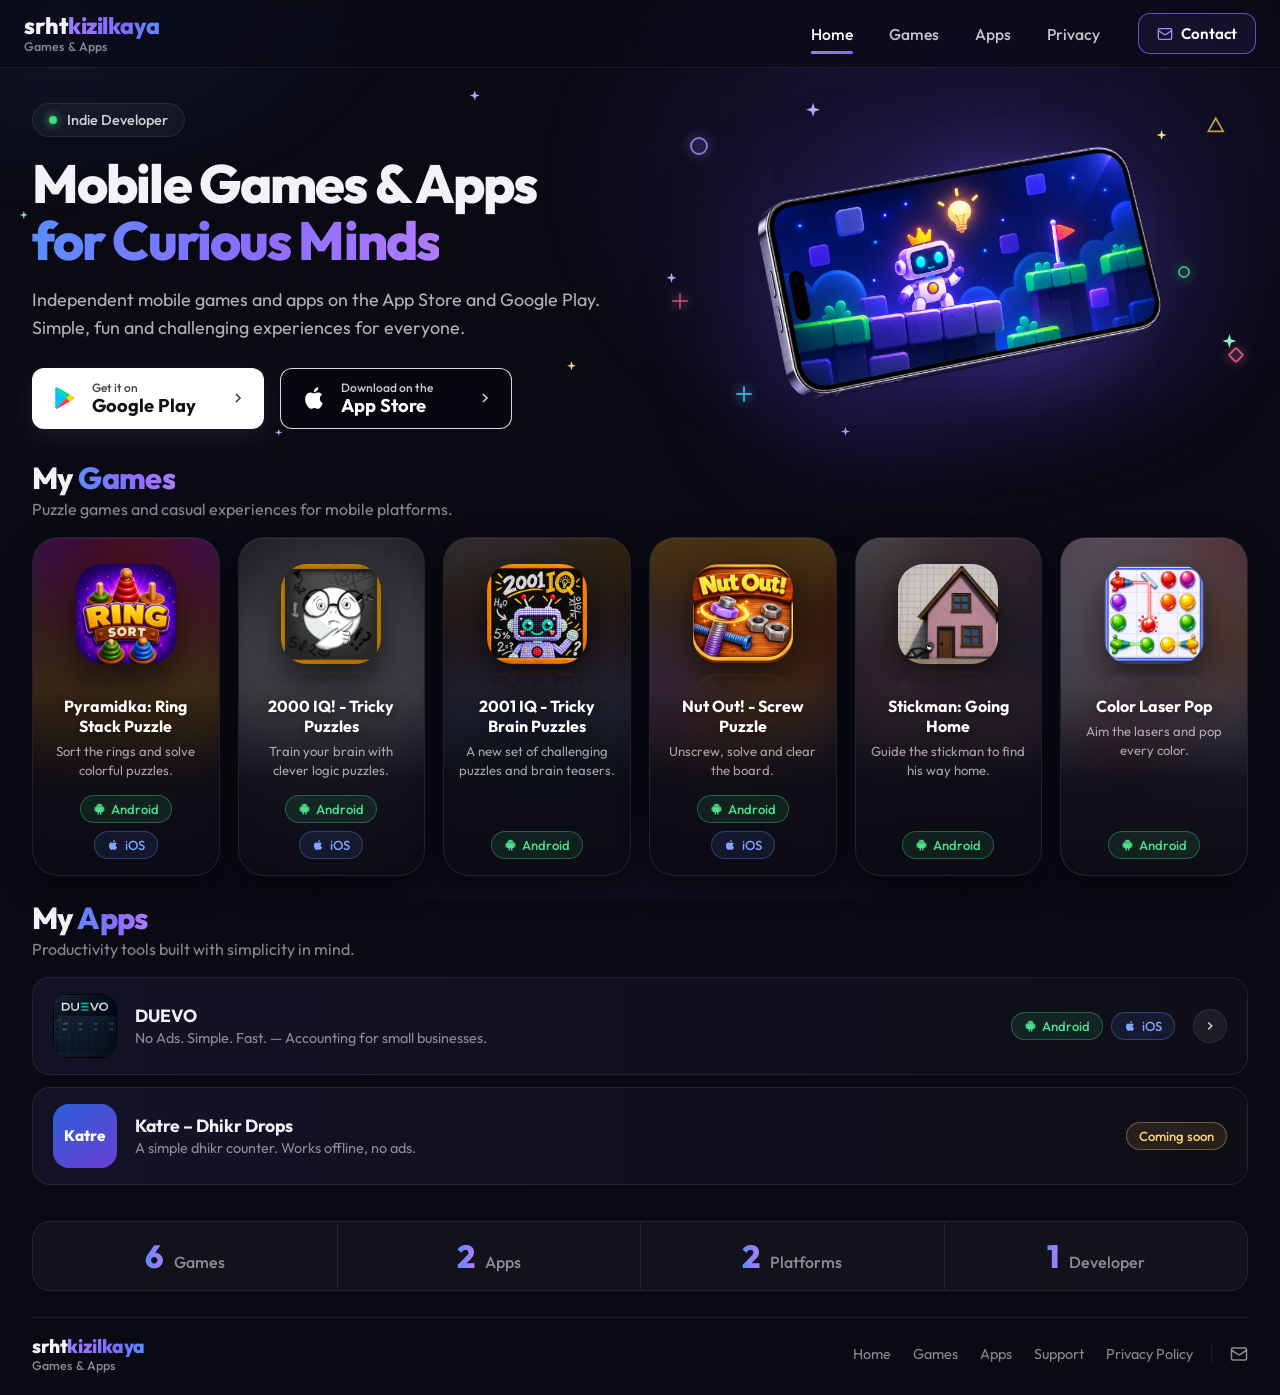
==== commit 58e226f8: "Add files via upload" ====
--- a/index.html
+++ b/index.html
@@ -138,11 +138,19 @@
       <div class="pills"><span class="pill pill-android">Android</span><span class="pill pill-ios">iOS</span></div>
       <span class="card-arrow static"><svg width="14" height="14" fill="none" stroke="currentColor" stroke-width="2.5" viewBox="0 0 24 24"><path d="m9 6 6 6-6 6"/></svg></span>
     </a>
+    <div class="app-card">
+      <span class="app-logo-text">Katre</span>
+      <div class="app-card-body">
+        <h3>Katre – Dhikr Drops</h3>
+        <p>A simple dhikr counter. Works offline, no ads.</p>
+      </div>
+      <div class="pills"><span class="pill pill-soon">Coming soon</span></div>
+    </div>
   </section>
 
   <section class="stats">
     <div class="stat"><span class="stat-num">6</span><span class="stat-label">Games</span></div>
-    <div class="stat"><span class="stat-num">1</span><span class="stat-label">App</span></div>
+    <div class="stat"><span class="stat-num">2</span><span class="stat-label">Apps</span></div>
     <div class="stat"><span class="stat-num">2</span><span class="stat-label">Platforms</span></div>
     <div class="stat"><span class="stat-num">1</span><span class="stat-label">Developer</span></div>
   </section>
--- a/style.css
+++ b/style.css
@@ -425,11 +425,9 @@
   text-decoration: none;
   color: #fff;
   overflow: hidden;
-  border: 1.5px solid transparent;
-  background:
-    linear-gradient(#12101c, #12101c) padding-box,
-    linear-gradient(160deg, rgba(255,255,255,0.38) 0%, rgba(169,139,255,0.30) 30%, rgba(255,255,255,0.04) 60%, rgba(91,140,255,0.32) 100%) border-box;
-  box-shadow: 0 12px 30px rgba(0,0,0,0.45);
+  border: 1px solid rgba(255,255,255,0.07);
+  background: #12101c;
+  box-shadow: 0 12px 30px rgba(0,0,0,0.45), inset 0 1px 0 rgba(255,255,255,0.10);
   transform: rotateX(var(--rx)) rotateY(var(--ry));
   transition: transform 0.5s cubic-bezier(.2,.8,.2,1), box-shadow 0.4s;
 }
@@ -475,7 +473,8 @@
 .card:hover::before { opacity: 1; }
 
 .card:hover {
-  box-shadow: 0 28px 60px rgba(0,0,0,0.55), 0 0 24px rgba(139,108,255,0.18);
+  border-color: rgba(255,255,255,0.16);
+  box-shadow: 0 28px 60px rgba(0,0,0,0.55), inset 0 1px 0 rgba(255,255,255,0.16);
 }
 
 .card:hover .card-glow { opacity: 0.75; }
@@ -606,6 +605,23 @@
 
 .app-card img { width: 64px; height: 64px; border-radius: 16px; object-fit: cover; }
 
+.app-card + .app-card { margin-top: 12px; }
+
+.app-logo-text {
+  flex-shrink: 0;
+  width: 64px; height: 64px;
+  display: flex; align-items: center; justify-content: center;
+  border-radius: 16px;
+  background: linear-gradient(145deg, #2b5fd9, #6a3fd1);
+  color: #fff;
+  font-size: 0.95rem;
+  font-weight: 800;
+  letter-spacing: 0.02em;
+}
+
+.pill-soon { color: #ffd27a; background: rgba(255,201,77,0.1); border: 1px solid rgba(255,201,77,0.35); }
+.pill-soon::before { display: none; }
+
 .app-card-body { flex: 1; }
 .app-card-body h3 { font-size: 1.1rem; font-weight: 700; }
 .app-card-body p { font-size: 0.9rem; color: var(--text-muted); margin-top: 2px; }
@@ -721,15 +737,50 @@
 .game-page {
   position: relative;
   z-index: 1;
-  flex: 1;
-  display: flex;
-  flex-direction: column;
-  align-items: center;
-  text-align: center;
-  padding: 56px 24px 80px;
-}
+  isolation: isolate;
+  overflow: hidden;
+  width: calc(100% - 48px);
+  max-width: 1040px;
+  margin: 40px auto 0;
+  padding: 36px 48px 44px;
+  display: grid;
+  grid-template-columns: 220px 1fr;
+  column-gap: 44px;
+  align-items: center;
+  border-radius: 32px;
+  background: rgba(18,16,30,0.75);
+  border: 1px solid rgba(255,255,255,0.08);
+  box-shadow: 0 30px 80px rgba(0,0,0,0.45), inset 0 1px 0 rgba(255,255,255,0.06);
+}
+
+.gp-glow {
+  position: absolute;
+  z-index: -1;
+  left: -10%; top: -40%;
+  width: 70%; height: 180%;
+  background: var(--img) center / cover;
+  filter: blur(90px) saturate(1.3) brightness(0.7);
+  opacity: 0.55;
+  pointer-events: none;
+}
+
+.game-page::after {
+  content: '';
+  position: absolute;
+  z-index: -1;
+  inset: 0;
+  background-image: radial-gradient(circle, rgba(255,255,255,0.06) 1px, transparent 1px);
+  background-size: 22px 22px;
+  mask-image: linear-gradient(90deg, transparent 30%, #000 100%);
+  -webkit-mask-image: linear-gradient(90deg, transparent 30%, #000 100%);
+  pointer-events: none;
+}
+
+.game-page > * { grid-column: 2; }
 
 .back-link {
+  grid-column: 1 / -1;
+  justify-self: start;
   display: inline-flex;
   align-items: center;
   gap: 8px;
@@ -737,40 +788,55 @@
   text-decoration: none;
   font-size: 0.92rem;
   font-weight: 500;
-  margin-bottom: 40px;
-  padding: 9px 18px;
-  border-radius: 12px;
+  margin-bottom: 28px;
+  padding: 8px 16px;
+  border-radius: 999px;
   border: 1px solid var(--border);
-  background: var(--surface);
+  background: rgba(255,255,255,0.04);
   transition: color 0.2s, border-color 0.2s;
 }
 
 .back-link:hover { color: var(--text); border-color: var(--border-hover); }
 
 .game-icon {
-  width: 128px;
-  height: 128px;
-  border-radius: 28px;
+  grid-column: 1;
+  grid-row: 2 / span 5;
+  width: 220px;
+  height: 220px;
+  border-radius: 48px;
   object-fit: cover;
-  box-shadow: 0 20px 60px rgba(80,50,200,0.35), 0 0 0 1px rgba(255,255,255,0.08);
-  margin-bottom: 24px;
+  box-shadow: 0 30px 60px rgba(0,0,0,0.55);
 }
 
 .game-page h1 {
-  font-size: clamp(1.8rem, 3.2vw, 2.6rem);
+  font-size: clamp(1.9rem, 3.4vw, 2.9rem);
   font-weight: 800;
   letter-spacing: -0.03em;
+  line-height: 1.08;
   margin-bottom: 10px;
 }
 
-.tagline { color: var(--text-muted); font-size: 1.1rem; margin-bottom: 32px; }
-.store-btn-only { color: var(--text-muted); font-size: 0.85rem; }
+.tagline { color: rgba(242,242,248,0.72); font-size: 1.15rem; margin-bottom: 18px; }
+
+.gp-meta { display: flex; gap: 8px; flex-wrap: wrap; margin-bottom: 26px; }
+
+.gp-chip {
+  padding: 5px 12px;
+  border-radius: 999px;
+  font-size: 0.82rem;
+  font-weight: 500;
+  color: #e6defd;
+  background: rgba(169,139,255,0.12);
+  border: 1px solid rgba(169,139,255,0.35);
+}
+
+.store-btn-only { color: var(--text-muted); font-size: 0.85rem; margin-top: 12px !important; }
 
 .store-buttons {
   display: flex;
-  flex-direction: column;
+  flex-wrap: wrap;
   gap: 12px;
-  width: 260px;
+  width: auto;
 }
 
 .store-btn {
@@ -778,8 +844,9 @@
   align-items: center;
   justify-content: center;
   gap: 10px;
-  padding: 14px 20px;
-  border-radius: 12px;
+  min-width: 230px;
+  padding: 14px 22px;
+  border-radius: 14px;
   text-decoration: none;
   font-size: 0.98rem;
   font-weight: 600;
@@ -790,21 +857,107 @@
 .store-btn:hover { transform: translateY(-2px); }
 
 .store-btn-ios {
-  background: rgba(0,0,0,0.25);
+  background: rgba(0,0,0,0.3);
   color: #fff;
   border: 1.5px solid rgba(255,255,255,0.85);
 }
 
-.store-btn-ios:hover { background: rgba(255,255,255,0.06); }
+.store-btn-ios:hover { background: rgba(255,255,255,0.08); }
 
 .store-btn-android {
-  background: rgba(61,220,132,0.1);
-  color: #fff;
-  border: 1.5px solid rgba(61,220,132,0.55);
-}
-
-.store-btn-android:hover { box-shadow: 0 8px 28px rgba(61,220,132,0.2); }
-
+  background: #fff;
+  color: #111;
+  border: 1.5px solid #fff;
+}
+
+.store-btn-android img { filter: none !important; }
+.store-btn-android:hover { box-shadow: 0 10px 30px rgba(255,255,255,0.15); }
+
+/* More games + help */
+.gp-more, .gp-help {
+  position: relative;
+  z-index: 1;
+  width: calc(100% - 48px);
+  max-width: 1040px;
+  margin: 0 auto;
+}
+
+.gp-more { margin-top: 44px; }
+.gp-more .block-title { margin-bottom: 16px; font-size: 1.5rem; }
+
+.gp-more-list {
+  display: grid;
+  grid-template-columns: repeat(auto-fill, minmax(150px, 1fr));
+  gap: 12px;
+}
+
+.gp-more-item {
+  display: flex;
+  flex-direction: column;
+  align-items: center;
+  gap: 10px;
+  padding: 18px 12px 16px;
+  text-align: center;
+  text-decoration: none;
+  color: var(--text);
+  font-size: 0.88rem;
+  font-weight: 600;
+  line-height: 1.3;
+  border-radius: 20px;
+  background: rgba(255,255,255,0.03);
+  border: 1px solid rgba(255,255,255,0.06);
+  transition: transform 0.25s, background 0.25s, border-color 0.25s;
+}
+
+.gp-more-item:hover { transform: translateY(-4px); background: rgba(255,255,255,0.06); border-color: rgba(255,255,255,0.14); }
+.gp-more-item img { width: 64px; height: 64px; border-radius: 16px; object-fit: cover; box-shadow: 0 10px 22px rgba(0,0,0,0.45); }
+
+.gp-help {
+  display: grid;
+  grid-template-columns: 1fr 1fr;
+  gap: 12px;
+  margin-top: 24px;
+  margin-bottom: 56px;
+}
+
+.gp-help-item {
+  display: flex;
+  align-items: center;
+  gap: 16px;
+  padding: 18px 20px;
+  border-radius: 20px;
+  text-decoration: none;
+  color: var(--text);
+  background: rgba(255,255,255,0.03);
+  border: 1px solid rgba(255,255,255,0.06);
+  transition: background 0.2s, border-color 0.2s;
+}
+
+.gp-help-item:hover { background: rgba(255,255,255,0.06); border-color: rgba(255,255,255,0.14); }
+.gp-help-item strong { display: block; font-size: 1rem; }
+.gp-help-item small { display: block; color: var(--text-muted); font-size: 0.85rem; margin-top: 2px; }
+
+.gp-help-icon {
+  flex-shrink: 0;
+  width: 46px; height: 46px;
+  display: flex; align-items: center; justify-content: center;
+  border-radius: 14px;
+  color: var(--accent-light);
+  background: rgba(139,108,255,0.12);
+}
+
+@media (max-width: 760px) {
+  .game-page { grid-template-columns: 1fr; text-align: center; padding: 24px 20px 32px; width: calc(100% - 32px); }
+  .game-page > *, .game-icon { grid-column: 1; grid-row: auto; }
+  .back-link { justify-self: center; }
+  .game-icon { justify-self: center; width: 140px; height: 140px; border-radius: 32px; margin-bottom: 20px; }
+  .gp-meta, .store-buttons { justify-content: center; }
+  .store-btn { min-width: 0; width: 100%; max-width: 300px; margin: 0 auto; }
+  .gp-glow { left: -20%; top: -20%; width: 140%; height: 70%; }
+  .gp-more, .gp-help { width: calc(100% - 32px); }
+  .gp-more-list { grid-template-columns: repeat(2, 1fr); }
+  .gp-help { grid-template-columns: 1fr; }
+}
 /* ─── Text pages (privacy / support / delete) ────────────── */
 .privacy-page,
 .support-page,
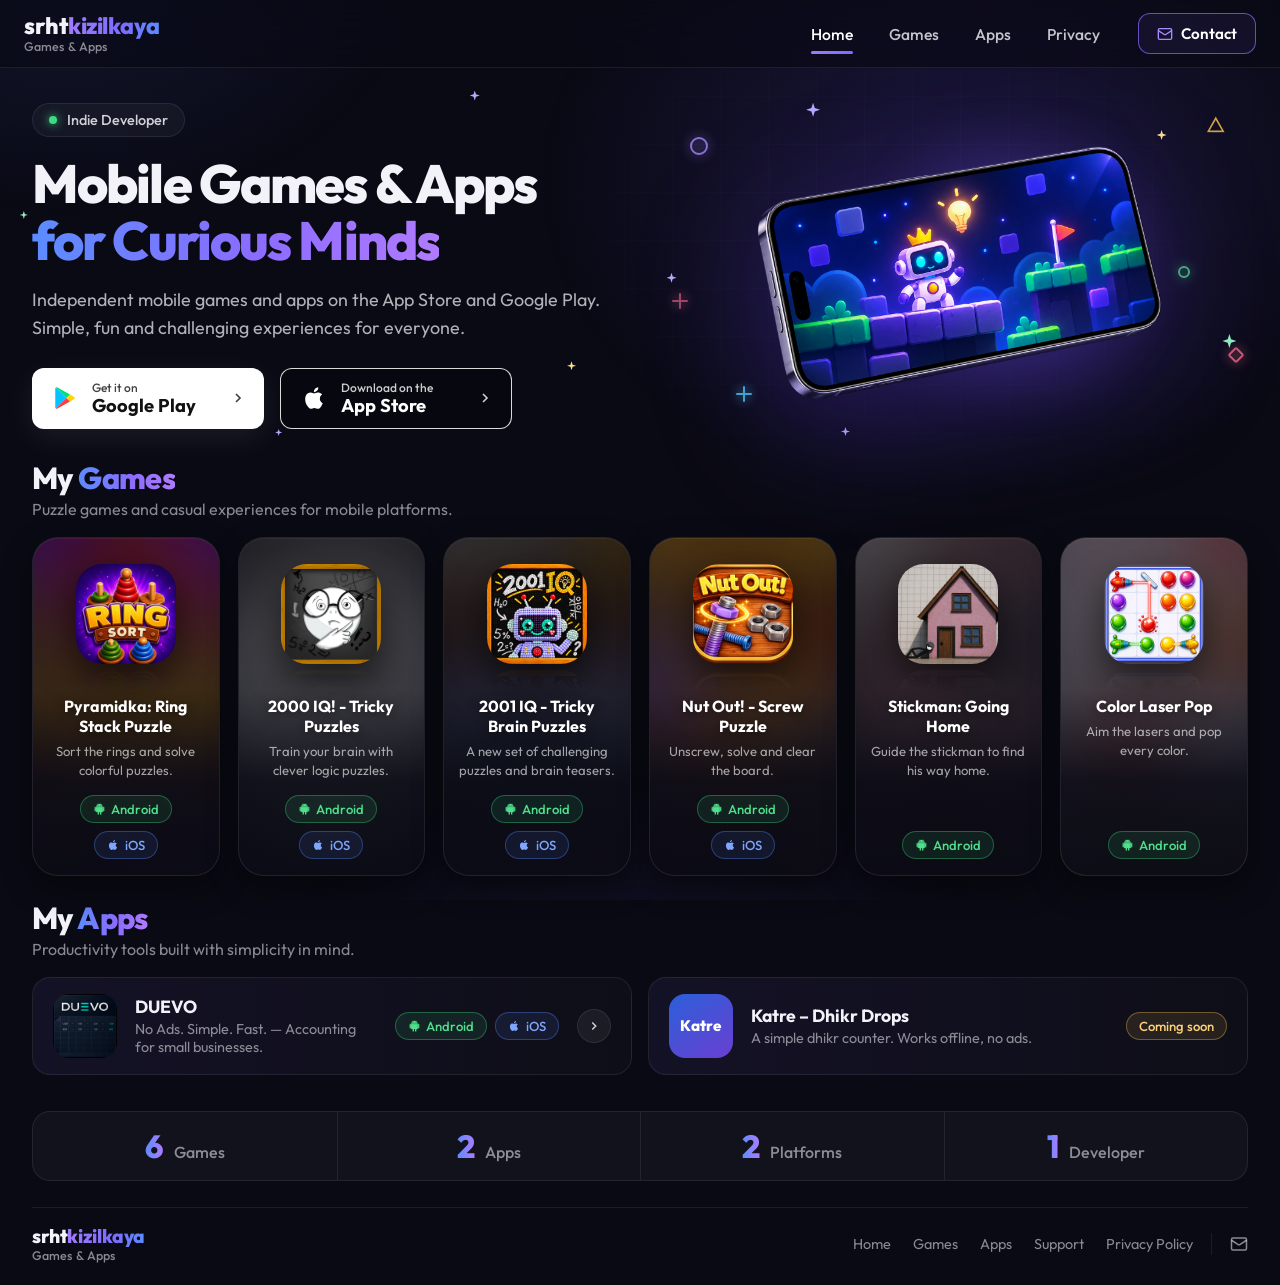
==== commit 4ed35c47: "Add files via upload" ====
--- a/index.html
+++ b/index.html
@@ -96,7 +96,7 @@
         <img src="2001iq_logo.png" alt="2001 IQ">
         <h3>2001 IQ - Tricky Brain Puzzles</h3>
         <p>A new set of challenging puzzles and brain teasers.</p>
-        <div class="pills"><span class="pill pill-android">Android</span></div>
+        <div class="pills"><span class="pill pill-android">Android</span><span class="pill pill-ios">iOS</span></div>
       </a>
       <a class="card" href="nutout.html" style="--img:url('logo1024.png')">
         <span class="card-glow"></span>
--- a/style.css
+++ b/style.css
@@ -605,7 +605,17 @@
 
 .app-card img { width: 64px; height: 64px; border-radius: 16px; object-fit: cover; }
 
-.app-card + .app-card { margin-top: 12px; }
+#apps {
+  display: grid;
+  grid-template-columns: repeat(2, minmax(0, 1fr));
+  column-gap: 16px;
+}
+
+#apps .block-head { grid-column: 1 / -1; }
+
+@media (max-width: 760px) {
+  #apps { grid-template-columns: 1fr; row-gap: 12px; }
+}
 
 .app-logo-text {
   flex-shrink: 0;
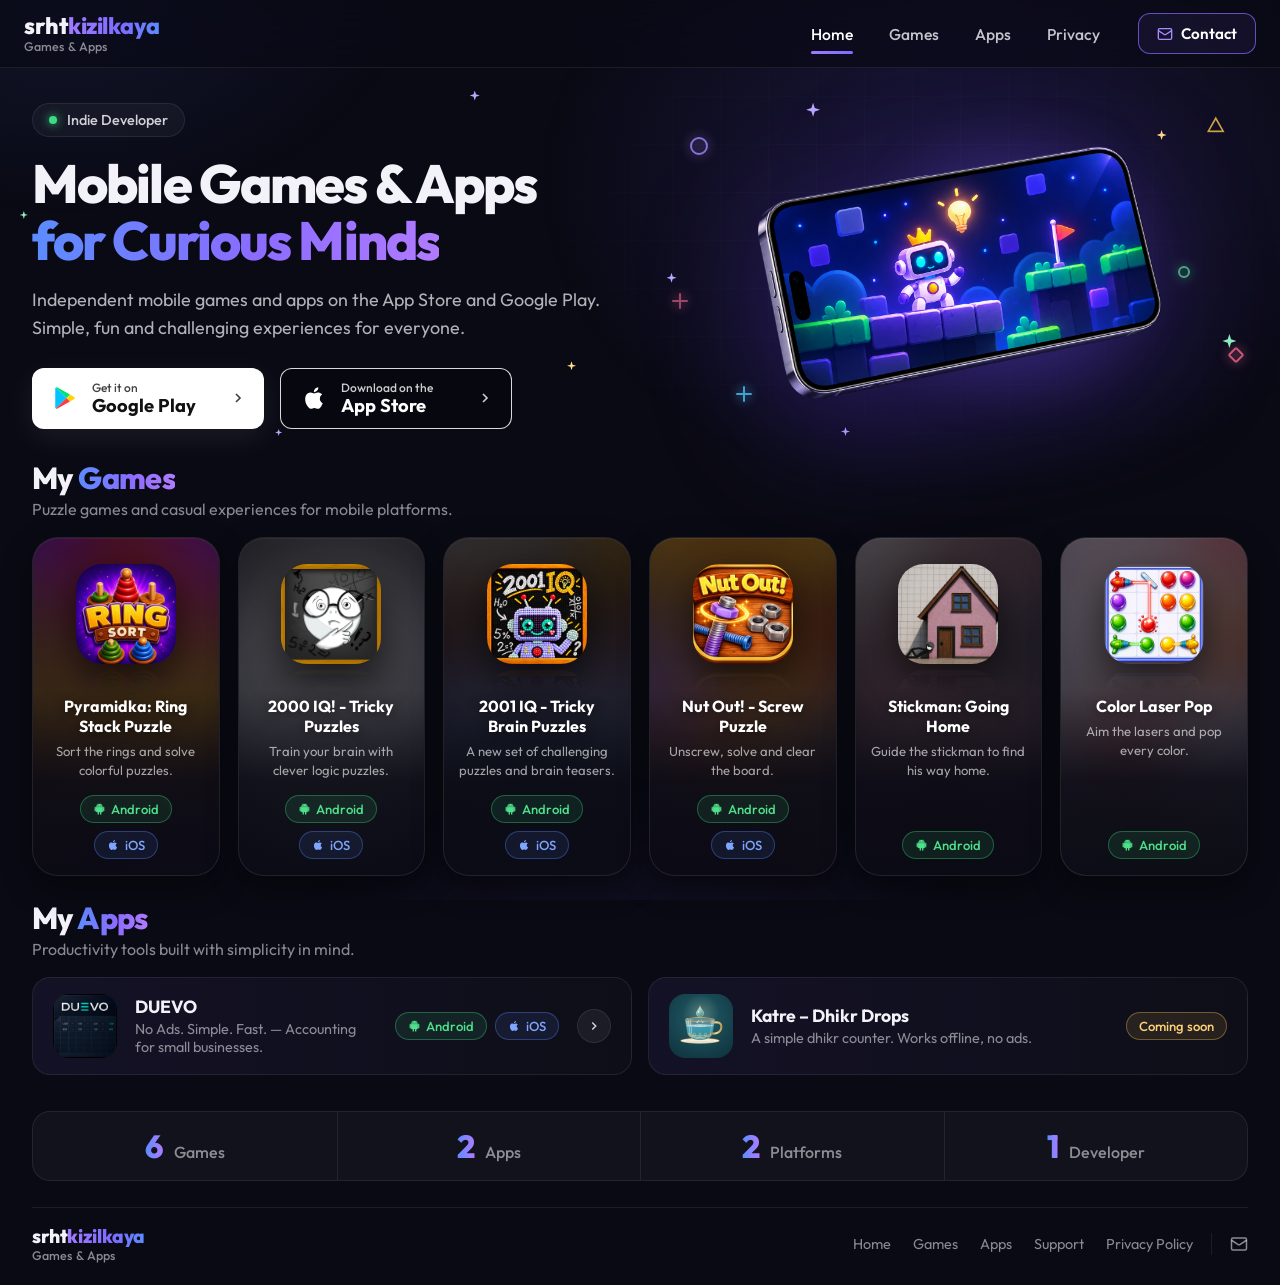
==== commit 59630f55: "Add files via upload" ====
--- a/index.html
+++ b/index.html
@@ -139,7 +139,7 @@
       <span class="card-arrow static"><svg width="14" height="14" fill="none" stroke="currentColor" stroke-width="2.5" viewBox="0 0 24 24"><path d="m9 6 6 6-6 6"/></svg></span>
     </a>
     <div class="app-card">
-      <span class="app-logo-text">Katre</span>
+      <img src="katre_ikon_512.png" alt="Katre">
       <div class="app-card-body">
         <h3>Katre – Dhikr Drops</h3>
         <p>A simple dhikr counter. Works offline, no ads.</p>
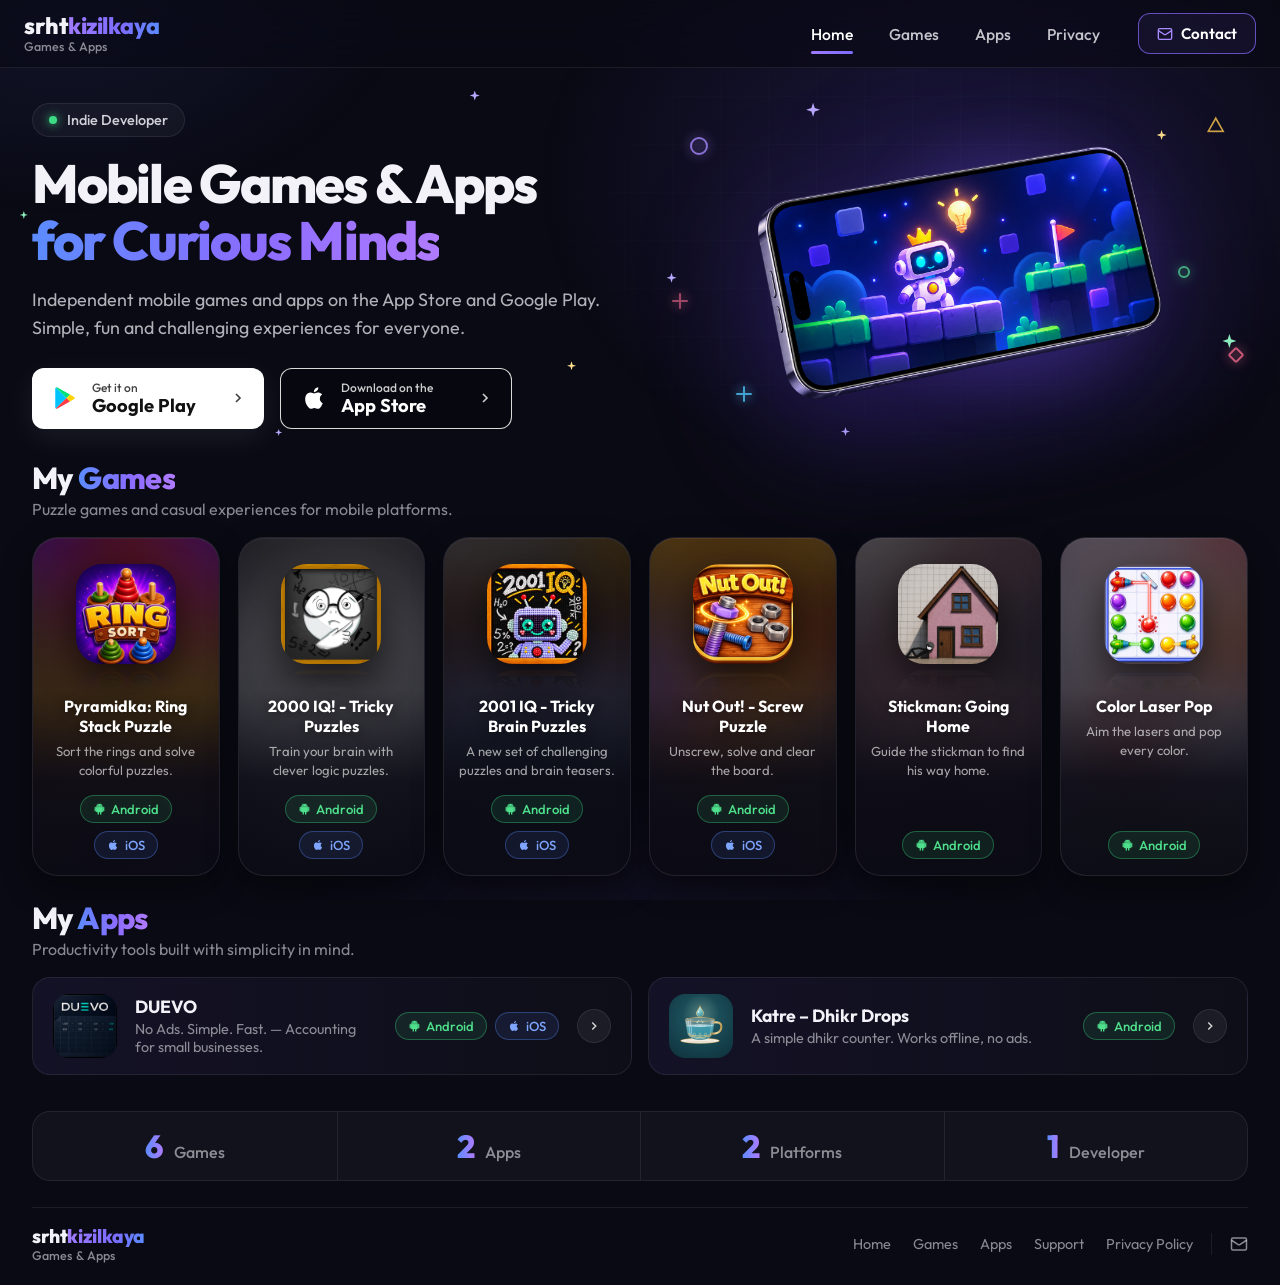
==== commit 650e61d4: "Add files via upload" ====
--- a/index.html
+++ b/index.html
@@ -138,14 +138,15 @@
       <div class="pills"><span class="pill pill-android">Android</span><span class="pill pill-ios">iOS</span></div>
       <span class="card-arrow static"><svg width="14" height="14" fill="none" stroke="currentColor" stroke-width="2.5" viewBox="0 0 24 24"><path d="m9 6 6 6-6 6"/></svg></span>
     </a>
-    <div class="app-card">
+    <a class="app-card" href="katre.html">
       <img src="katre_ikon_512.png" alt="Katre">
       <div class="app-card-body">
         <h3>Katre – Dhikr Drops</h3>
         <p>A simple dhikr counter. Works offline, no ads.</p>
       </div>
-      <div class="pills"><span class="pill pill-soon">Coming soon</span></div>
-    </div>
+      <div class="pills"><span class="pill pill-android">Android</span></div>
+      <span class="card-arrow static"><svg width="14" height="14" fill="none" stroke="currentColor" stroke-width="2.5" viewBox="0 0 24 24"><path d="m9 6 6 6-6 6"/></svg></span>
+    </a>
   </section>
 
   <section class="stats">
--- a/style.css
+++ b/style.css
@@ -1073,6 +1073,58 @@
 }
 
 .email-btn:hover { background: rgba(139,108,255,0.22); }
+
+.kd-title {
+  display: flex;
+  align-items: center;
+  gap: 14px;
+  margin-bottom: 8px;
+}
+
+.kd-title h1 { margin-bottom: 0 !important; }
+
+.kd-icon {
+  flex-shrink: 0;
+  width: 48px; height: 48px;
+  border-radius: 12px;
+  box-shadow: 0 8px 20px rgba(0,0,0,0.4);
+}
+
+.kd-divider {
+  display: flex;
+  align-items: center;
+  gap: 14px;
+  margin: 44px 0 28px;
+  color: var(--text-muted);
+  font-size: 0.85rem;
+  font-weight: 600;
+  letter-spacing: 0.08em;
+  text-transform: uppercase;
+}
+
+.kd-divider::before, .kd-divider::after {
+  content: '';
+  flex: 1;
+  height: 1px;
+  background: var(--border);
+}
+
+.kd-link {
+  display: inline-flex;
+  align-items: center;
+  gap: 8px;
+  margin-top: 12px;
+  padding: 10px 16px;
+  border-radius: 12px;
+  background: rgba(255,201,77,0.1);
+  border: 1px solid rgba(255,201,77,0.35);
+  color: #ffd27a;
+  text-decoration: none;
+  font-weight: 600;
+  font-size: 0.95rem;
+}
+
+.kd-link:hover { background: rgba(255,201,77,0.18); }
 
 /* ─── Support page ───────────────────────────────────────── */
 .page-header { margin-bottom: 32px; }
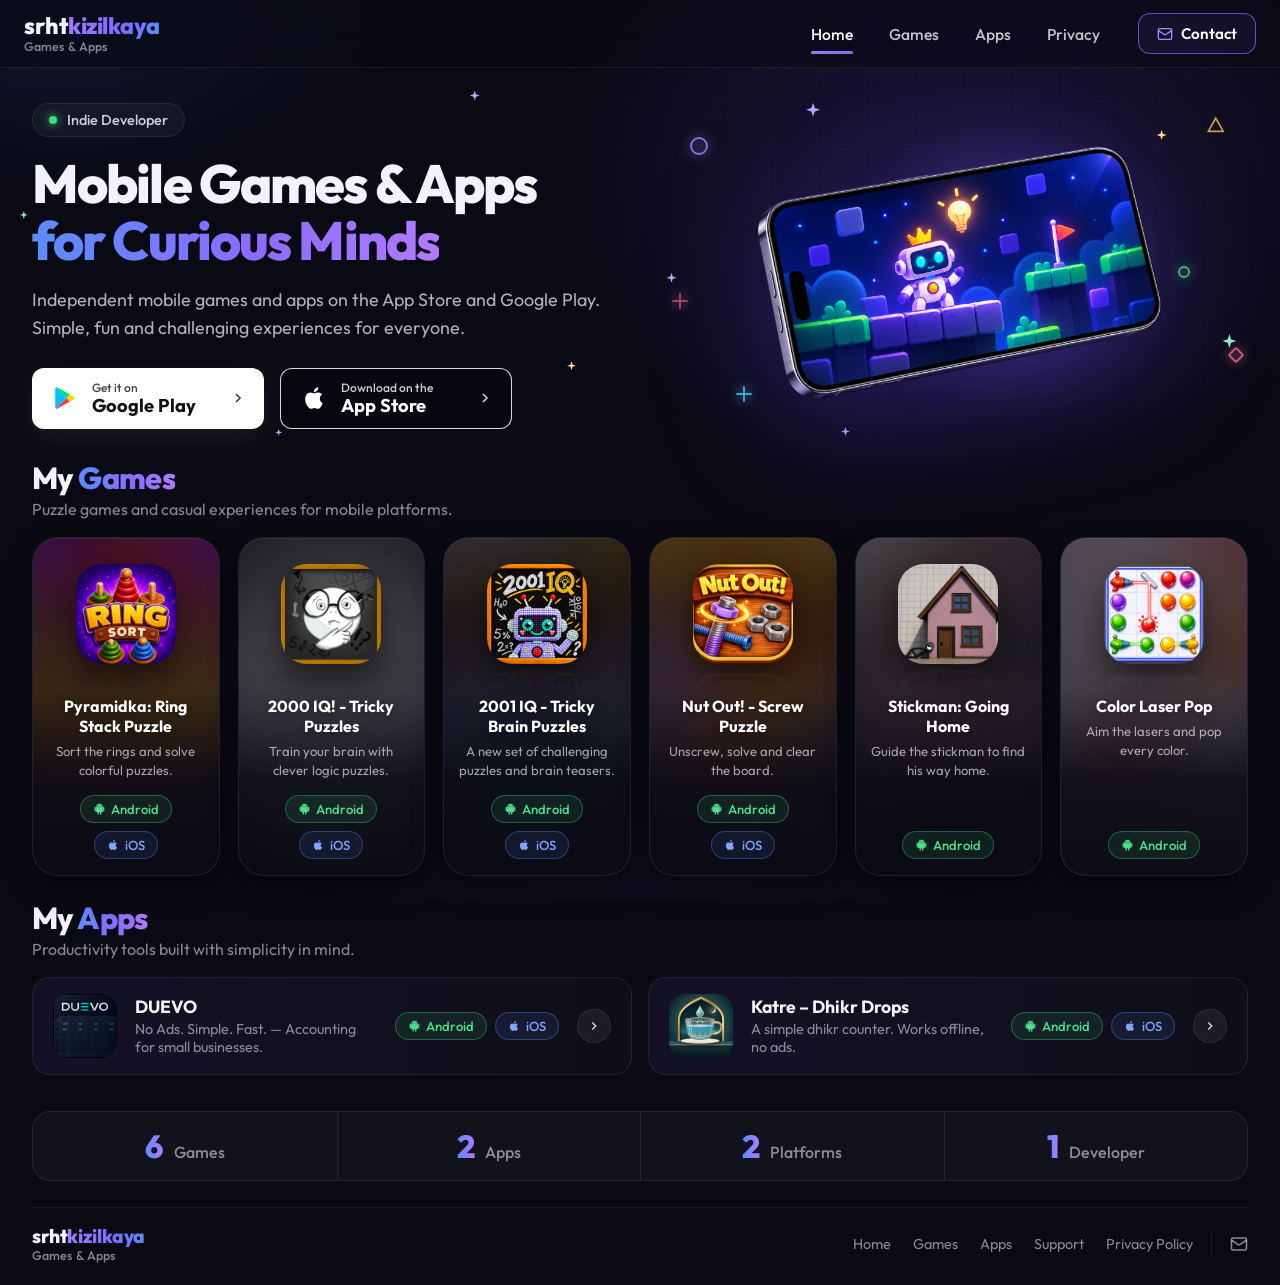
==== commit 5170286c: "Add files via upload" ====
--- a/index.html
+++ b/index.html
@@ -144,7 +144,7 @@
         <h3>Katre – Dhikr Drops</h3>
         <p>A simple dhikr counter. Works offline, no ads.</p>
       </div>
-      <div class="pills"><span class="pill pill-android">Android</span></div>
+      <div class="pills"><span class="pill pill-android">Android</span><span class="pill pill-ios">iOS</span></div>
       <span class="card-arrow static"><svg width="14" height="14" fill="none" stroke="currentColor" stroke-width="2.5" viewBox="0 0 24 24"><path d="m9 6 6 6-6 6"/></svg></span>
     </a>
   </section>
